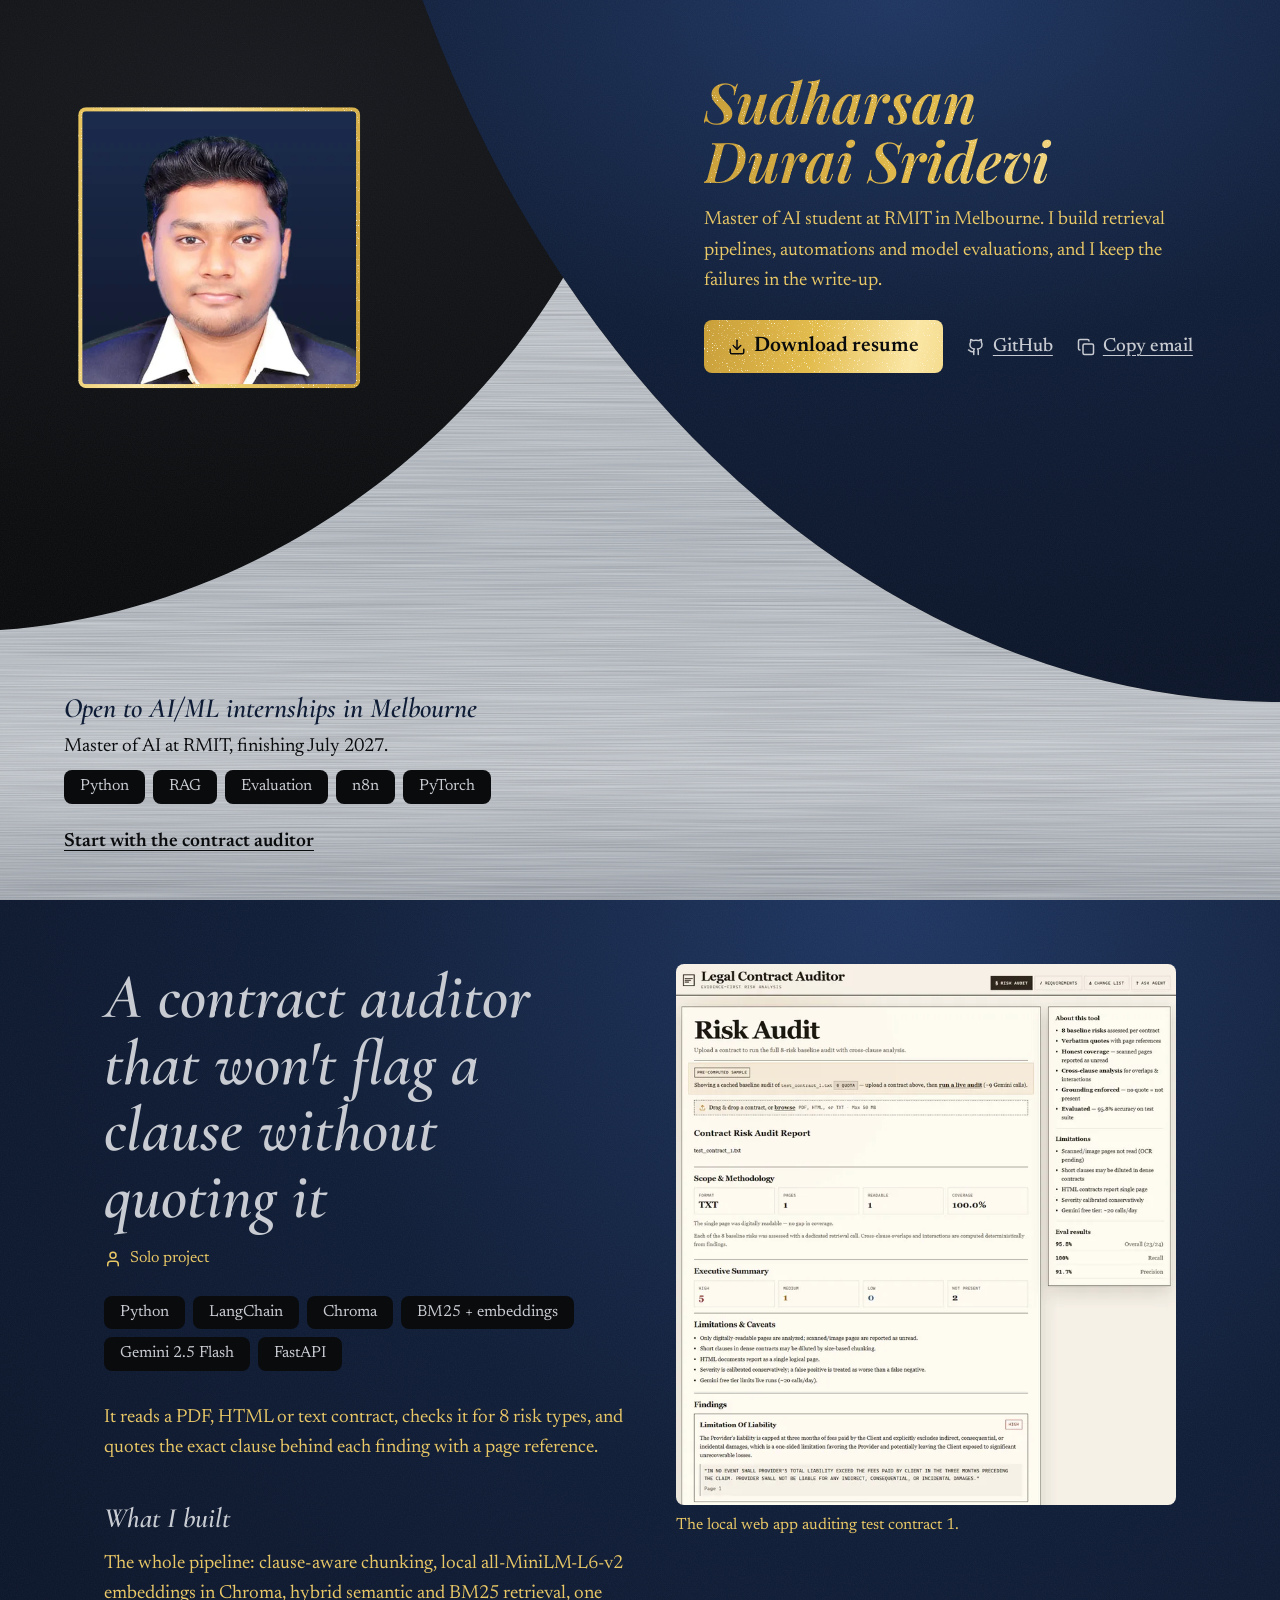
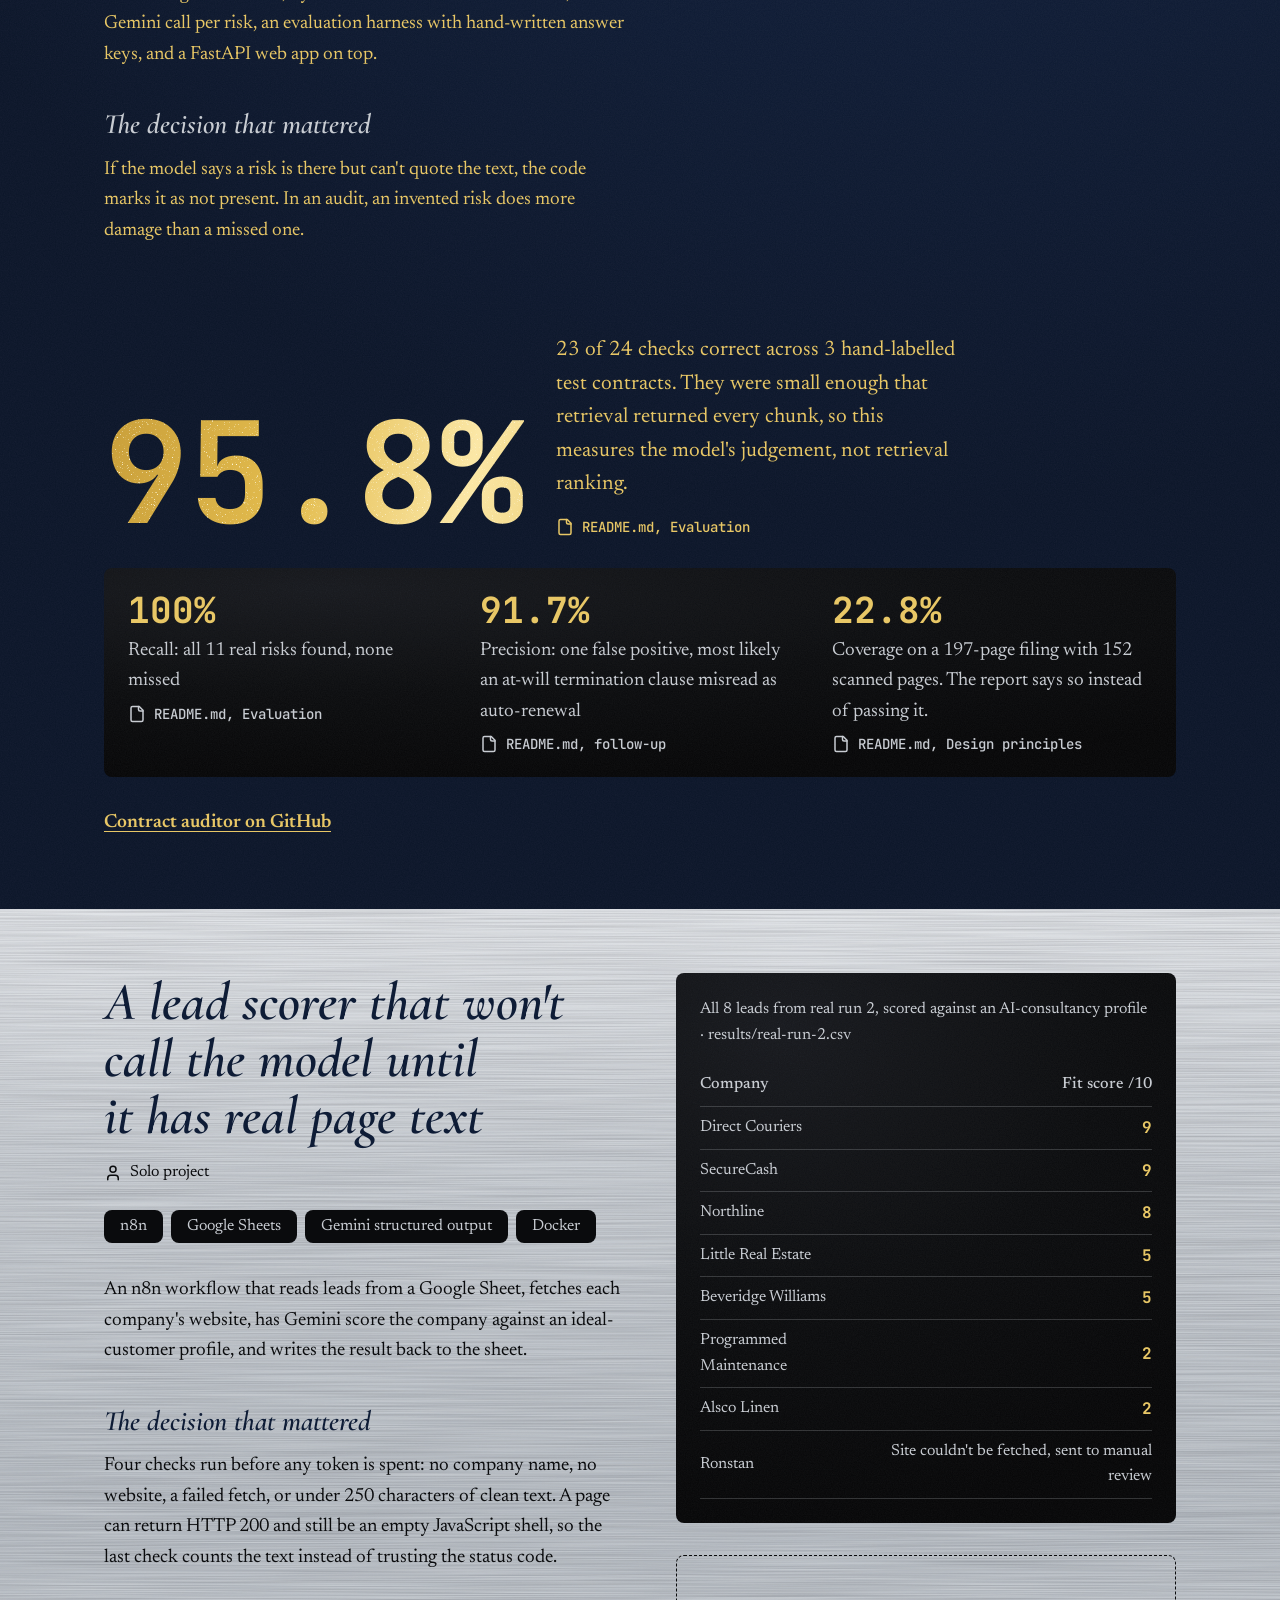
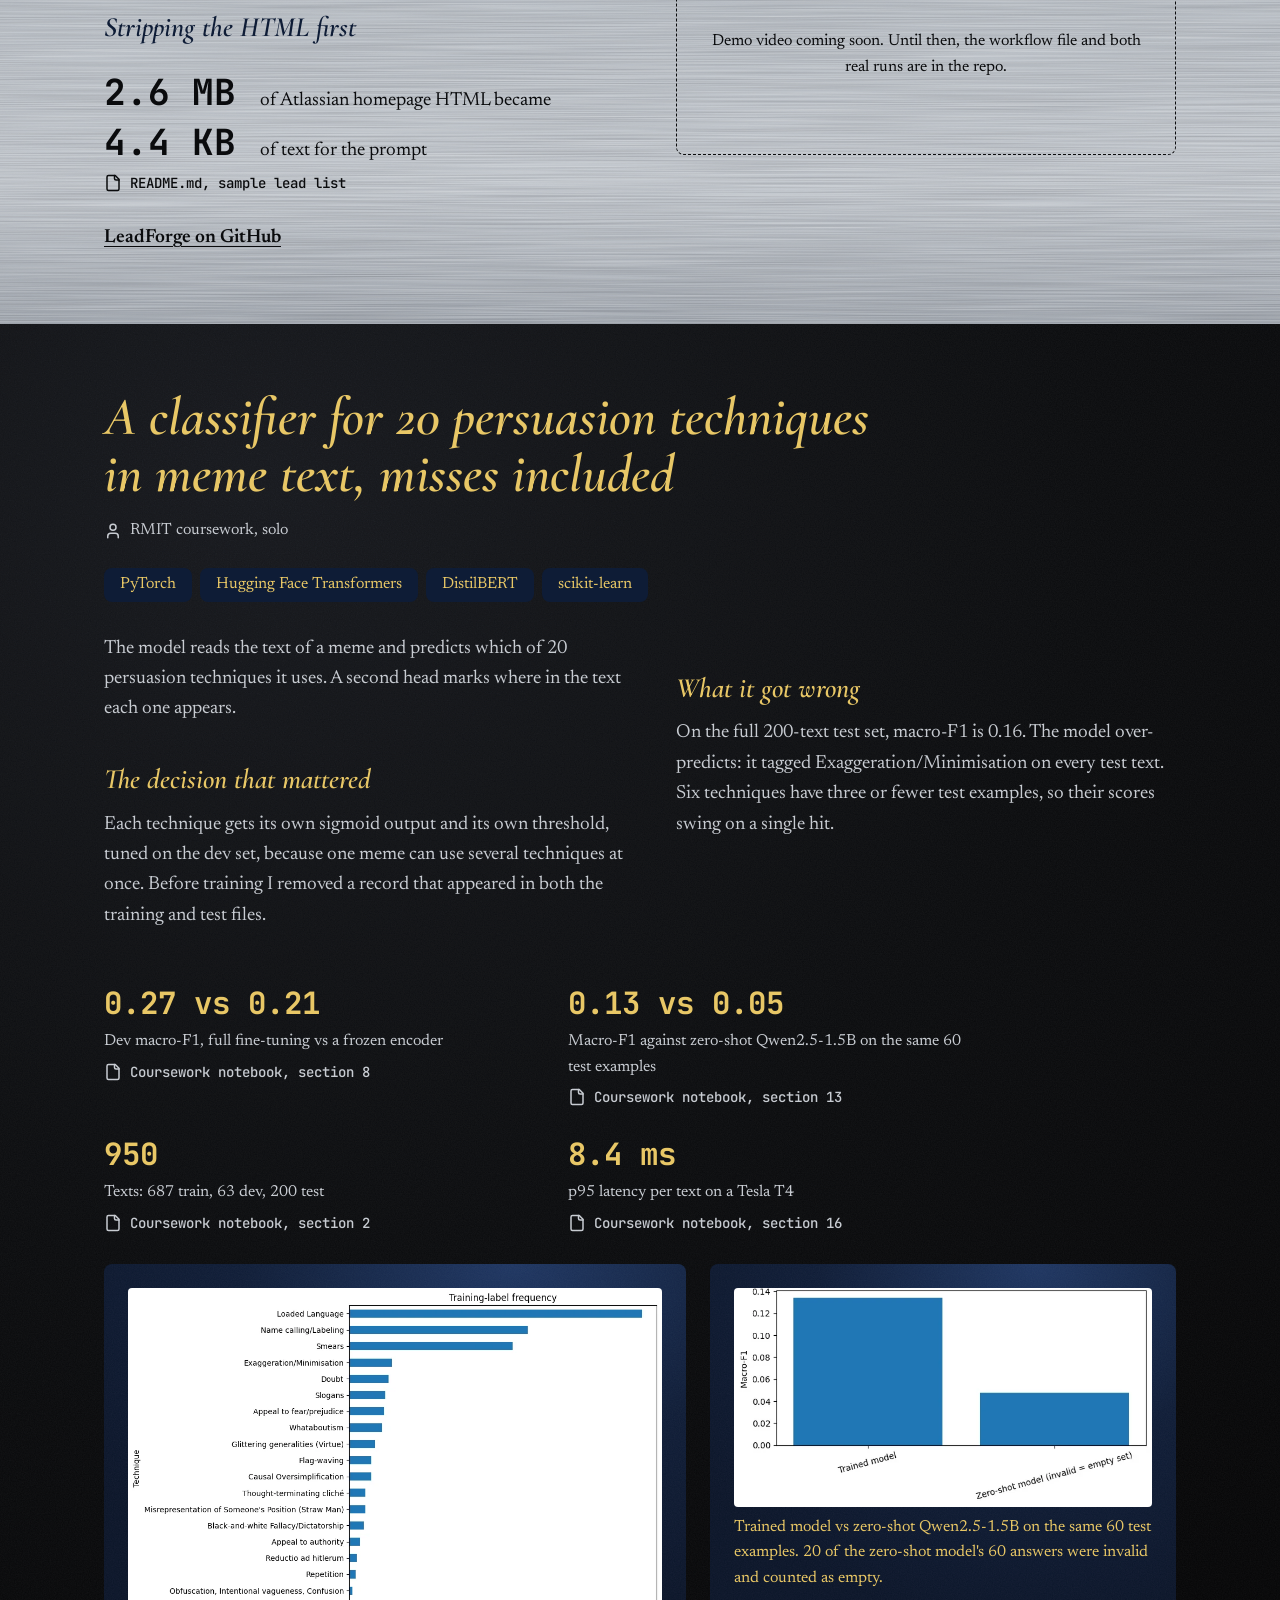
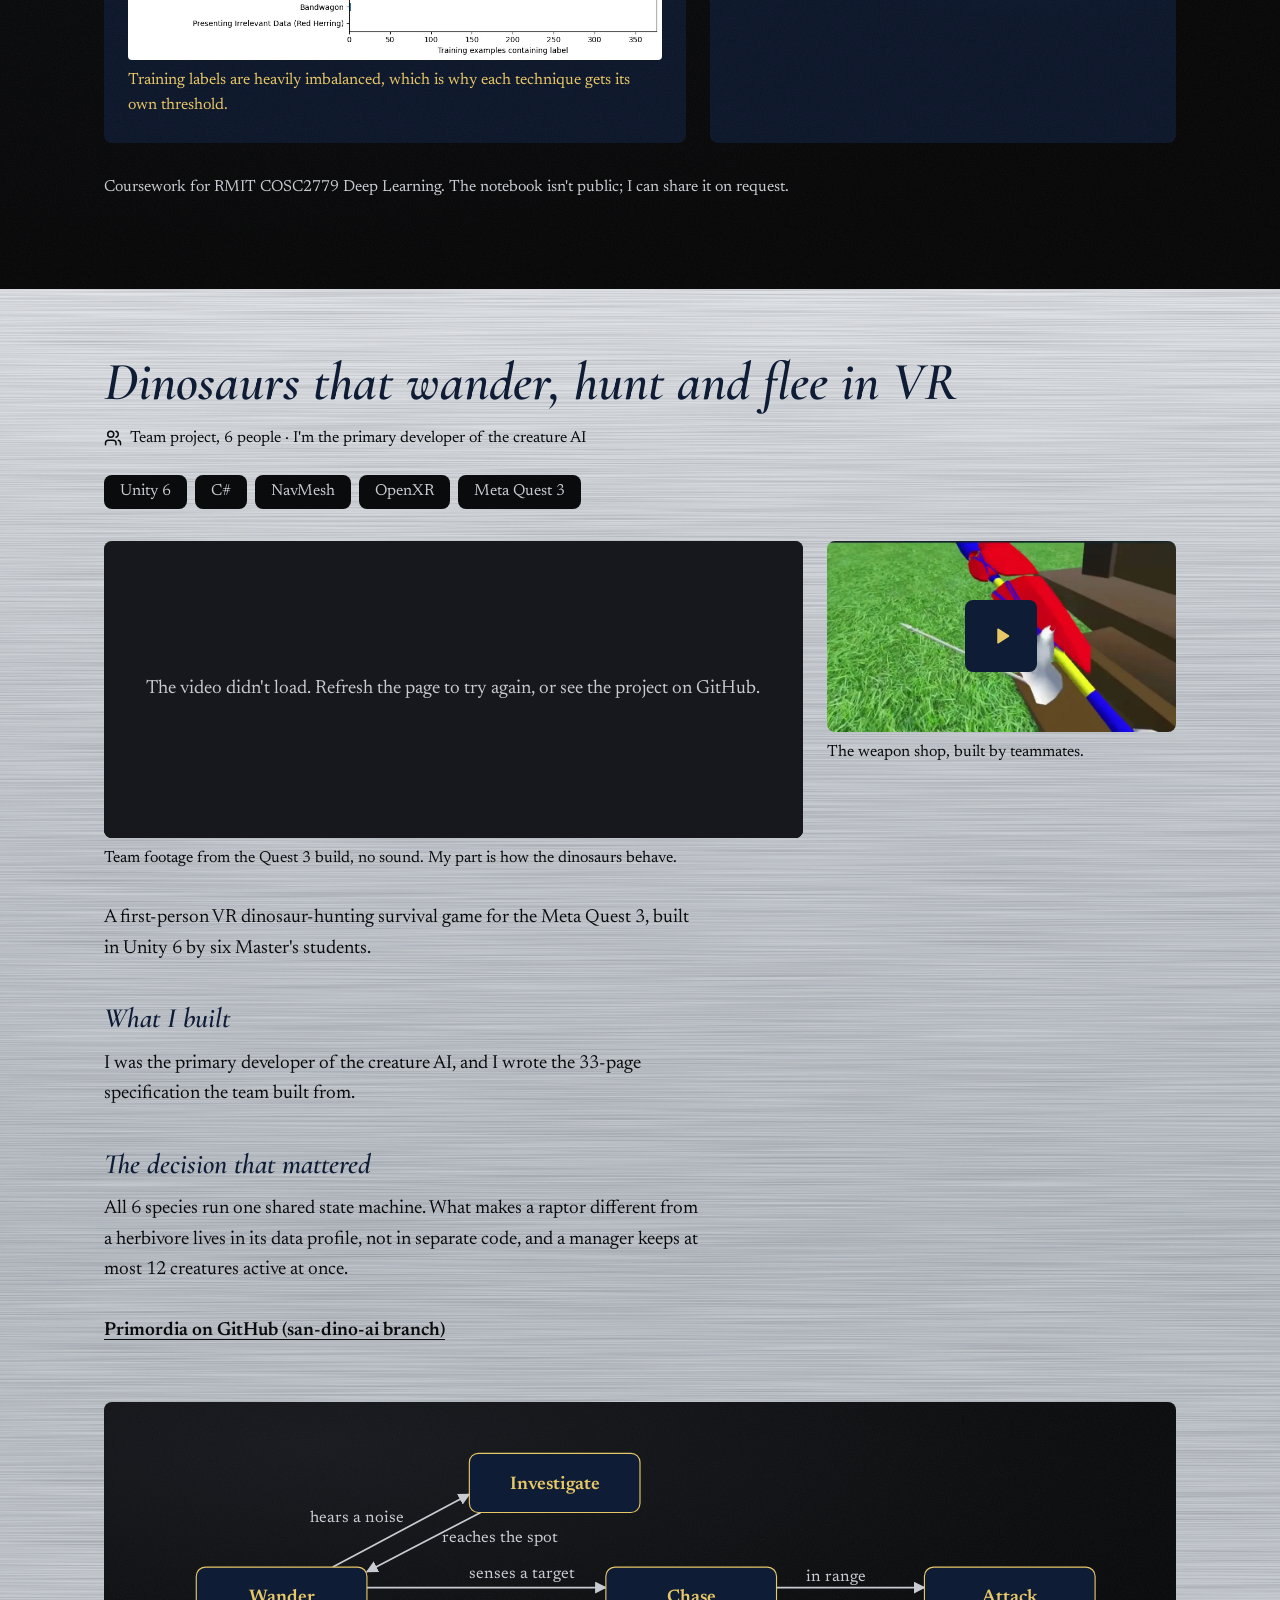
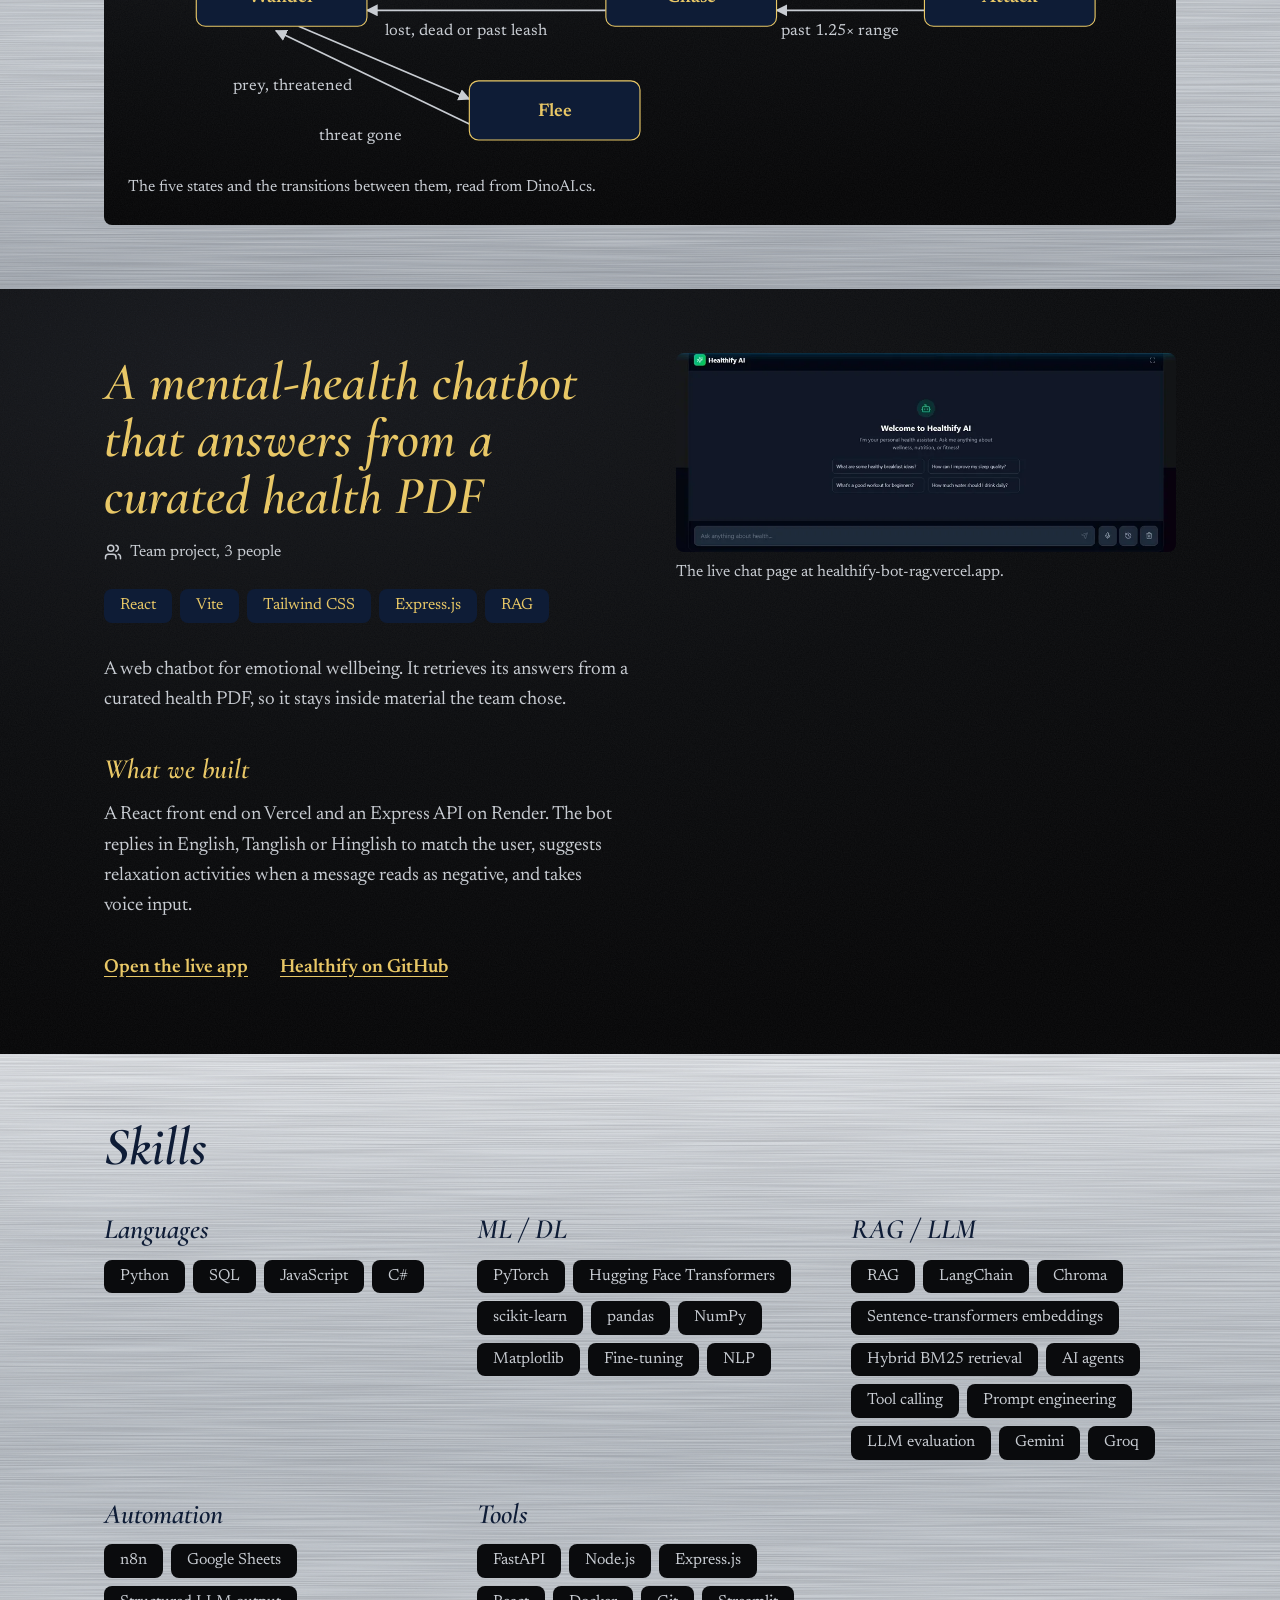
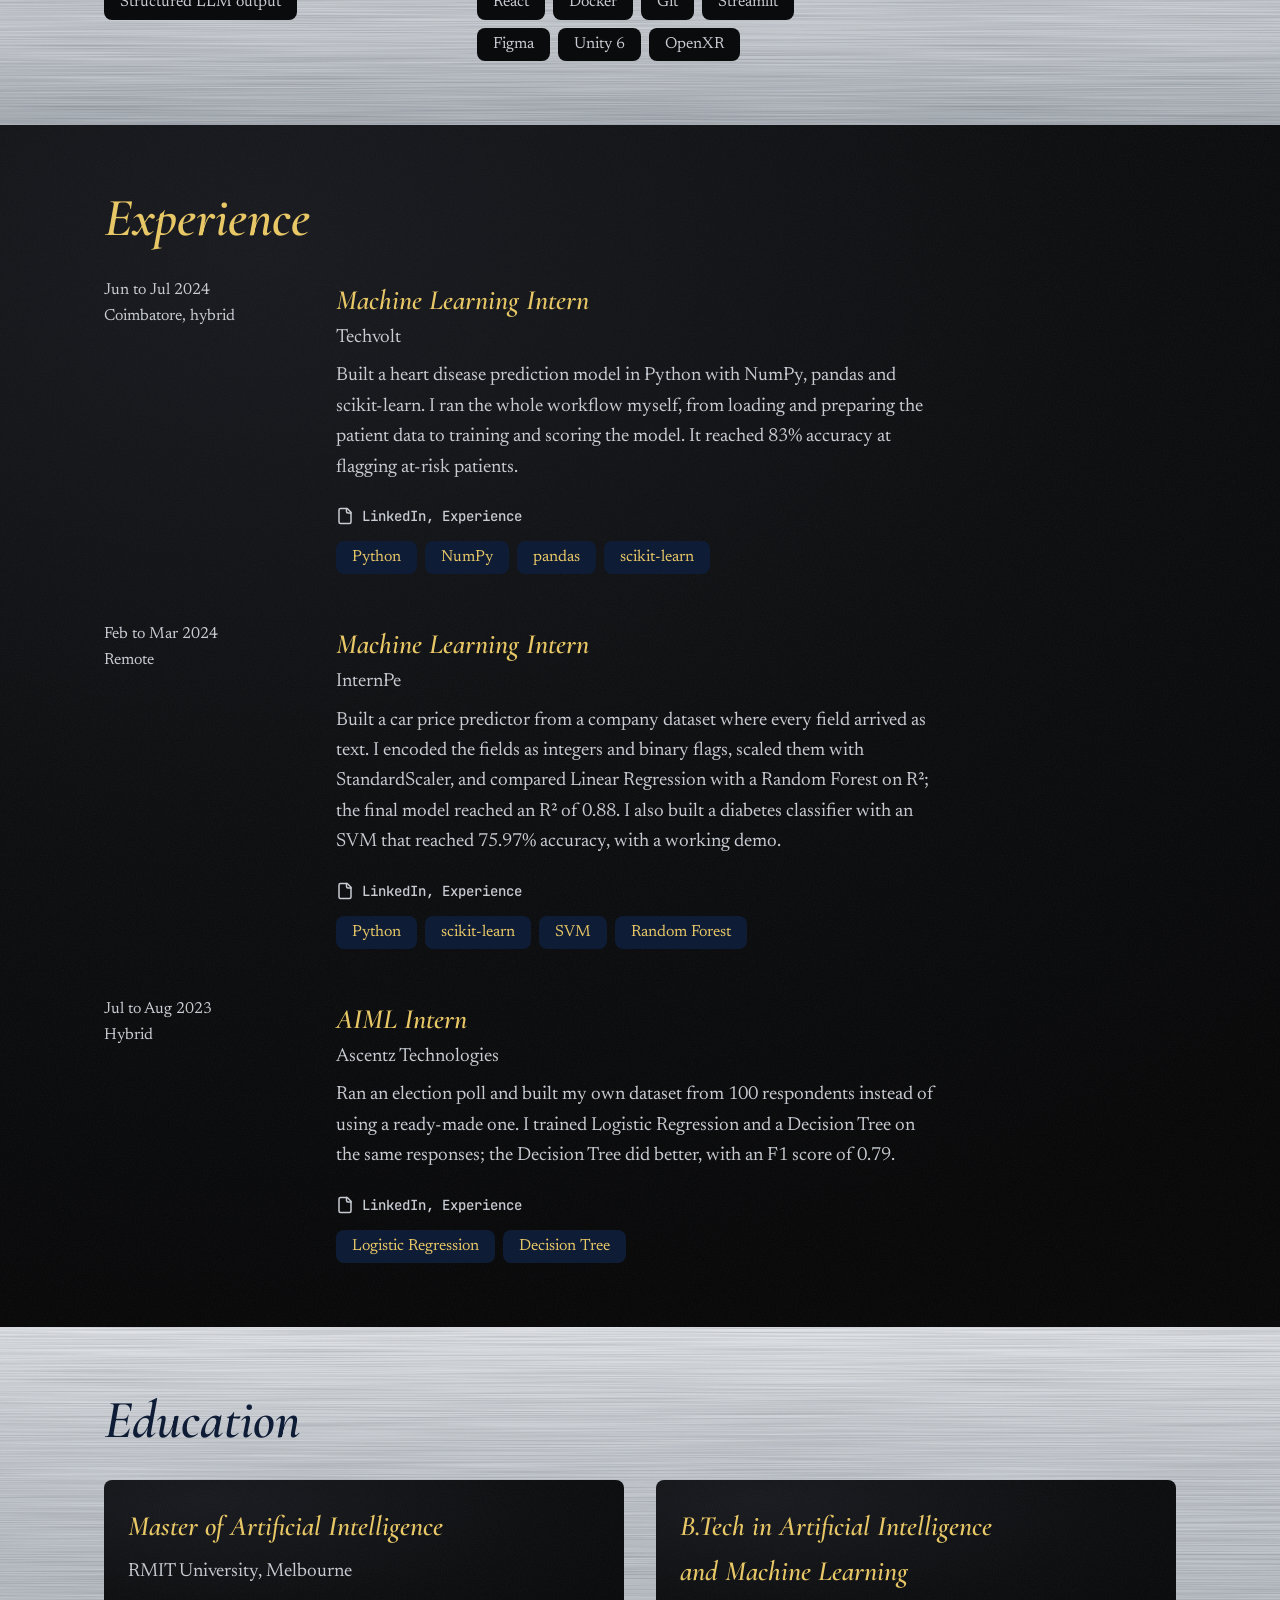
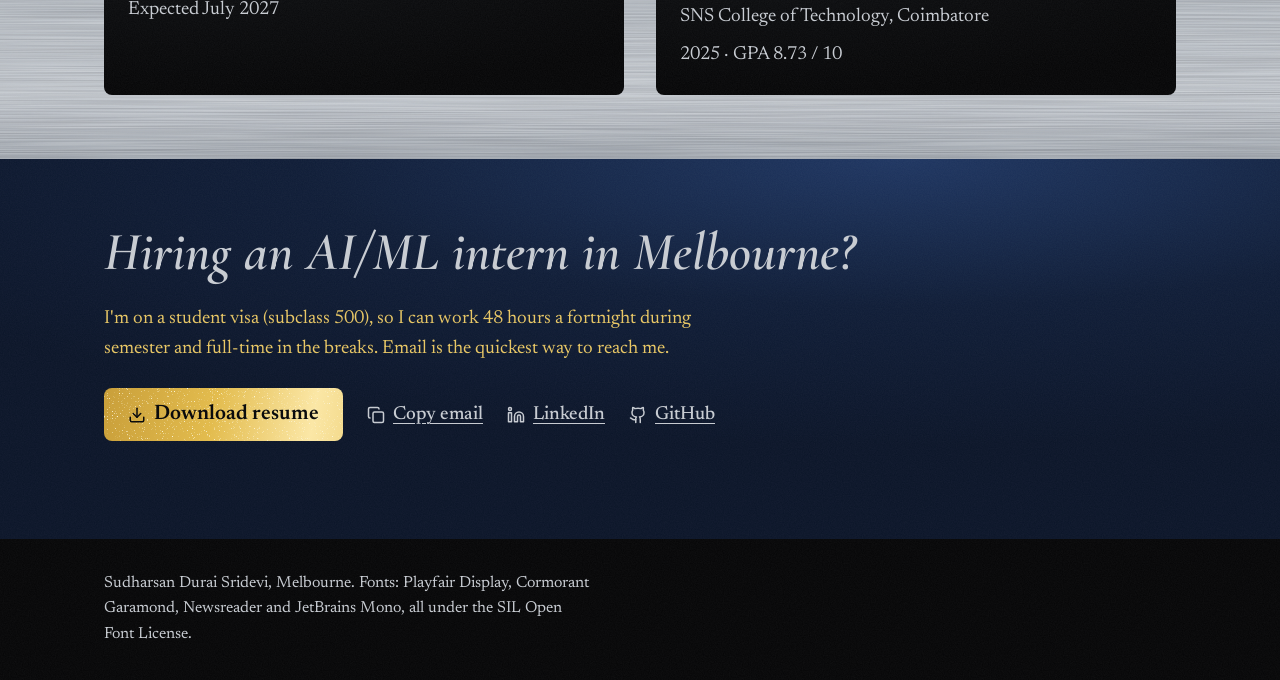
==== index.html @ 995bc479 "Add portfolio site Static single-page portfolio with a matching 404 page. Design tokens in assets/cs" ====
<!doctype html>
<html lang="en-AU">
<head>
<meta charset="utf-8">
<meta name="viewport" content="width=device-width, initial-scale=1">
<title>Sudharsan Durai Sridevi · AI/ML portfolio</title>
<meta name="description" content="Master of AI student at RMIT in Melbourne. A contract auditor that quotes every finding, a lead scorer with evidence gates, a persuasion classifier, VR creature AI and a RAG chatbot.">
<meta name="theme-color" content="#0A0B0D">
<meta property="og:title" content="Sudharsan Durai Sridevi · AI/ML portfolio">
<meta property="og:description" content="Projects with their numbers and sources: RAG, evaluation, automation and game AI.">
<meta property="og:type" content="website">
<meta property="og:url" content="https://guardainsan.github.io/">
<meta property="og:image" content="https://guardainsan.github.io/assets/img/og.jpg">
<meta property="og:image:width" content="1200">
<meta property="og:image:height" content="630">
<meta property="og:image:alt" content="Photo of Sudharsan Durai Sridevi in a gold frame on navy">
<meta name="twitter:card" content="summary_large_image">
<link rel="icon" href="assets/img/favicon.svg" type="image/svg+xml">
<link rel="preload" href="assets/fonts/newsreader-latin-opsz-normal.woff2" as="font" type="font/woff2" crossorigin>
<link rel="preload" href="assets/fonts/playfair-display-latin-600-italic.woff2" as="font" type="font/woff2" crossorigin>
<link rel="stylesheet" href="assets/css/tokens.css">
<link rel="stylesheet" href="assets/css/site.css">
</head>
<body>
<a class="skip" href="#flagship">Skip to projects</a>

<div class="topbar" id="topbar" inert>
  <div class="wrap">
    <nav aria-label="Sections"><ul><li><a href="#flagship">Projects</a></li><li><a href="#experience">Experience</a></li><li><a href="#contact">Contact</a></li></ul></nav>
    <a class="resume" href="Sudharsan_Resume.pdf" download><svg class="i" viewBox="0 0 24 24" fill="none" stroke="currentColor" stroke-width="2" stroke-linecap="round" stroke-linejoin="round" aria-hidden="true"><path d="M21 15v4a2 2 0 0 1-2 2H5a2 2 0 0 1-2-2v-4"/><polyline points="7 10 12 15 17 10"/><line x1="12" x2="12" y1="15" y2="3"/></svg>Resume</a>
  </div>
</div>

<header class="hero">
  <div class="hero-navy" aria-hidden="true"></div>
  <div class="hero-silver" aria-hidden="true"></div>
  <svg class="hero-geo" viewBox="0 0 100 100" preserveAspectRatio="none" aria-hidden="true" focusable="false">
    <path id="navyPath" d="M33 0 H100 V78 A74.4 138 0 0 1 33 0 Z"/>
    <path id="silverPath" d="M0 70 C20 68 36 50 44 30.85 A74.4 138 0 0 0 100 78 V100 H0 Z"/>
  </svg>

  <div class="photo-wrap">
    <span class="frame"><img class="photo" src="assets/img/sudharsan.webp" width="480" height="480" alt="Sudharsan Durai Sridevi" data-fallback="Photo of Sudharsan didn't load."></span>
  </div>
  <svg class="m-arc a" viewBox="0 0 100 40" preserveAspectRatio="none" aria-hidden="true"><path d="M0 40 C24 6 60 4 100 28 V40 Z"/></svg>

  <div class="hero-main on-navy">
    <h1 class="glitter">Sudharsan<br>Durai Sridevi</h1>
    <p class="lede">Master of AI student at RMIT in Melbourne. I build retrieval pipelines, automations and model evaluations, and I keep the failures in the write-up.</p>
    <div class="actions">
      <a class="btn glitter-fill" href="Sudharsan_Resume.pdf" download><svg class="i" viewBox="0 0 24 24" fill="none" stroke="currentColor" stroke-width="2" stroke-linecap="round" stroke-linejoin="round" aria-hidden="true"><path d="M21 15v4a2 2 0 0 1-2 2H5a2 2 0 0 1-2-2v-4"/><polyline points="7 10 12 15 17 10"/><line x1="12" x2="12" y1="15" y2="3"/></svg>Download resume</a>
      <div class="links">
        <a class="ghost" href="https://github.com/Guardainsan"><svg class="i" viewBox="0 0 24 24" fill="none" stroke="currentColor" stroke-width="2" stroke-linecap="round" stroke-linejoin="round" aria-hidden="true"><path d="M15 22v-4a4.8 4.8 0 0 0-1-3.5c3 0 6-2 6-5.5.08-1.25-.27-2.48-1-3.5.28-1.15.28-2.35 0-3.5 0 0-1 0-3 1.5-2.64-.5-5.36-.5-8 0C6 2 5 2 5 2c-.3 1.15-.3 2.35 0 3.5A5.403 5.403 0 0 0 4 9c0 3.5 3 5.5 6 5.5-.39.49-.68 1.05-.85 1.65-.17.6-.22 1.23-.15 1.85v4"/><path d="M9 18c-4.51 2-5-2-7-2"/></svg>GitHub</a>
        <button class="ghost" type="button" data-copy-email aria-describedby="copy-status-hero"><svg class="i" viewBox="0 0 24 24" fill="none" stroke="currentColor" stroke-width="2" stroke-linecap="round" stroke-linejoin="round" aria-hidden="true"><rect width="14" height="14" x="8" y="8" rx="2" ry="2"/><path d="M4 16c-1.1 0-2-.9-2-2V4c0-1.1.9-2 2-2h10c1.1 0 2 .9 2 2"/></svg>Copy email</button>
      </div>
    </div>
    <p class="status" id="copy-status-hero" role="status" aria-live="polite"></p>
  </div>
  <svg class="m-arc b" viewBox="0 0 100 40" preserveAspectRatio="none" aria-hidden="true"><path d="M0 40 V24 C30 4 70 4 100 26 V40 Z"/></svg>

  <div class="hero-foot on-silver">
    <p class="key">Open to AI/ML internships in Melbourne</p>
    <p>Master of AI at RMIT, finishing July 2027.</p>
    <div class="row">
      <ul class="chips black" aria-label="Main skills"><li>Python</li><li>RAG</li><li>Evaluation</li><li>n8n</li><li>PyTorch</li></ul>
      <a class="tlink" href="#flagship">Start with the contract auditor</a>
    </div>
  </div>
</header>

<main>
<!-- ============ 1. Contract auditor (flagship, navy) ============ -->
<section class="band navy on-navy proj flag" id="flagship" aria-labelledby="h-auditor">
  <div class="wrap">
    <div class="split">
      <div>
        <h2 id="h-auditor">A contract auditor that won't flag a clause without quoting it</h2>
        <div class="who"><svg class="i" viewBox="0 0 24 24" fill="none" stroke="currentColor" stroke-width="2" stroke-linecap="round" stroke-linejoin="round" aria-hidden="true"><path d="M19 21v-2a4 4 0 0 0-4-4H9a4 4 0 0 0-4 4v2"/><circle cx="12" cy="7" r="4"/></svg>Solo project</div>
        <ul class="chips black" aria-label="Built with"><li>Python</li><li>LangChain</li><li>Chroma</li><li>BM25 + embeddings</li><li>Gemini 2.5 Flash</li><li>FastAPI</li></ul>
        <p>It reads a PDF, HTML or text contract, checks it for 8 risk types, and quotes the exact clause behind each finding with a page reference.</p>
        <h3>What I built</h3>
        <p>The whole pipeline: clause-aware chunking, local all-MiniLM-L6-v2 embeddings in Chroma, hybrid semantic and BM25 retrieval, one Gemini call per risk, an evaluation harness with hand-written answer keys, and a FastAPI web app on top.</p>
        <h3>The decision that mattered</h3>
        <p>If the model says a risk is there but can't quote the text, the code marks it as not present. In an audit, an invented risk does more damage than a missed one.</p>
      </div>
      <figure>
        <img class="shot d-only" src="assets/img/auditor-report-720.webp" width="720" height="780" loading="lazy" decoding="async" alt="The auditor's web report: scope, executive summary and the first findings, each with its quoted clause" data-fallback="The audit report screenshot didn't load. The same report is in the GitHub repo.">
        <img class="shot m-only" src="assets/img/auditor-finding.webp" width="964" height="265" loading="lazy" decoding="async" alt="One finding from the report: Limitation of Liability, rated high, with its quoted clause" data-fallback="The finding screenshot didn't load. The same report is in the GitHub repo.">
        <blockquote class="quote m-only">"IN NO EVENT SHALL PROVIDER'S TOTAL LIABILITY EXCEED THE FEES PAID BY CLIENT IN THE THREE MONTHS PRECEDING THE CLAIM."</blockquote>
        <figcaption>The local web app auditing test contract 1. <a class="m-only tlink" href="assets/img/auditor-report.webp">Open the full screenshot</a></figcaption>
      </figure>
    </div>

    <div class="lead-metric">
      <div class="big num glitter">95.8%</div>
      <div>
        <div class="d">23 of 24 checks correct across 3 hand-labelled test contracts. They were small enough that retrieval returned every chunk, so this measures the model's judgement, not retrieval ranking.</div>
        <div class="src"><svg class="i" viewBox="0 0 24 24" fill="none" stroke="currentColor" stroke-width="2" stroke-linecap="round" stroke-linejoin="round" aria-hidden="true"><path d="M15 2H6a2 2 0 0 0-2 2v16a2 2 0 0 0 2 2h12a2 2 0 0 0 2-2V7Z"/><path d="M14 2v4a2 2 0 0 0 2 2h4"/></svg>README.md, Evaluation</div>
      </div>
    </div>
    <div class="panel black ledger">
      <div><div class="v num">100%</div><div class="d">Recall: all 11 real risks found, none missed</div><div class="src"><svg class="i" viewBox="0 0 24 24" fill="none" stroke="currentColor" stroke-width="2" stroke-linecap="round" stroke-linejoin="round" aria-hidden="true"><path d="M15 2H6a2 2 0 0 0-2 2v16a2 2 0 0 0 2 2h12a2 2 0 0 0 2-2V7Z"/><path d="M14 2v4a2 2 0 0 0 2 2h4"/></svg>README.md, Evaluation</div></div>
      <div><div class="v num">91.7%</div><div class="d">Precision: one false positive, most likely an at-will termination clause misread as auto-renewal</div><div class="src"><svg class="i" viewBox="0 0 24 24" fill="none" stroke="currentColor" stroke-width="2" stroke-linecap="round" stroke-linejoin="round" aria-hidden="true"><path d="M15 2H6a2 2 0 0 0-2 2v16a2 2 0 0 0 2 2h12a2 2 0 0 0 2-2V7Z"/><path d="M14 2v4a2 2 0 0 0 2 2h4"/></svg>README.md, follow-up</div></div>
      <div><div class="v num">22.8%</div><div class="d">Coverage on a 197-page filing with 152 scanned pages. The report says so instead of passing it.</div><div class="src"><svg class="i" viewBox="0 0 24 24" fill="none" stroke="currentColor" stroke-width="2" stroke-linecap="round" stroke-linejoin="round" aria-hidden="true"><path d="M15 2H6a2 2 0 0 0-2 2v16a2 2 0 0 0 2 2h12a2 2 0 0 0 2-2V7Z"/><path d="M14 2v4a2 2 0 0 0 2 2h4"/></svg>README.md, Design principles</div></div>
    </div>
    <div class="linkrow"><a class="tlink" href="https://github.com/Guardainsan/legal-contract-auditor">Contract auditor on GitHub</a></div>
  </div>
</section>

<!-- ============ 2. LeadForge (silver) ============ -->
<section class="band silver on-silver proj" id="leadforge" aria-labelledby="h-leadforge">
  <div class="wrap split">
    <div>
      <h2 id="h-leadforge">A lead scorer that won't call the model until it has real page text</h2>
      <div class="who"><svg class="i" viewBox="0 0 24 24" fill="none" stroke="currentColor" stroke-width="2" stroke-linecap="round" stroke-linejoin="round" aria-hidden="true"><path d="M19 21v-2a4 4 0 0 0-4-4H9a4 4 0 0 0-4 4v2"/><circle cx="12" cy="7" r="4"/></svg>Solo project</div>
      <ul class="chips black" aria-label="Built with"><li>n8n</li><li>Google Sheets</li><li>Gemini structured output</li><li>Docker</li></ul>
      <p>An n8n workflow that reads leads from a Google Sheet, fetches each company's website, has Gemini score the company against an ideal-customer profile, and writes the result back to the sheet.</p>
      <h3>The decision that mattered</h3>
      <p>Four checks run before any token is spent: no company name, no website, a failed fetch, or under 250 characters of clean text. A page can return HTTP 200 and still be an empty JavaScript shell, so the last check counts the text instead of trusting the status code.</p>
      <h3>Stripping the HTML first</h3>
      <div class="measure-row"><span class="num">2.6 MB</span><span>of Atlassian homepage HTML became</span><span class="num">4.4 KB</span><span>of text for the prompt</span></div>
      <div class="src"><svg class="i" viewBox="0 0 24 24" fill="none" stroke="currentColor" stroke-width="2" stroke-linecap="round" stroke-linejoin="round" aria-hidden="true"><path d="M15 2H6a2 2 0 0 0-2 2v16a2 2 0 0 0 2 2h12a2 2 0 0 0 2-2V7Z"/><path d="M14 2v4a2 2 0 0 0 2 2h4"/></svg>README.md, sample lead list</div>
      <div class="linkrow"><a class="tlink" href="https://github.com/Guardainsan/Lead-Forge">LeadForge on GitHub</a></div>
    </div>
    <div>
      <div class="panel black">
        <table>
          <caption>All 8 leads from real run 2, scored against an AI-consultancy profile · results/real-run-2.csv</caption>
          <thead><tr><th scope="col">Company</th><th scope="col" class="num-col">Fit score /10</th></tr></thead>
          <tbody>
            <tr><td>Direct Couriers</td><td class="s num">9</td></tr>
            <tr><td>SecureCash</td><td class="s num">9</td></tr>
            <tr><td>Northline</td><td class="s num">8</td></tr>
            <tr><td>Little Real Estate</td><td class="s num">5</td></tr>
            <tr><td>Beveridge Williams</td><td class="s num">5</td></tr>
            <tr><td>Programmed Maintenance</td><td class="s num">2</td></tr>
            <tr><td>Alsco Linen</td><td class="s num">2</td></tr>
            <tr><td>Ronstan</td><td class="r">Site couldn't be fetched, sent to manual review</td></tr>
          </tbody>
        </table>
      </div>
      <div class="slot">
        <p class="fallback">Demo video coming soon. Until then, the workflow file and both real runs are in the repo.</p>
      </div>
    </div>
  </div>
</section>

<!-- ============ 3. Persuasion techniques in memes (black) ============ -->
<section class="band black on-black proj" id="memes" aria-labelledby="h-memes">
  <div class="wrap">
    <h2 id="h-memes">A classifier for 20 persuasion techniques in meme text, misses included</h2>
    <div class="who"><svg class="i" viewBox="0 0 24 24" fill="none" stroke="currentColor" stroke-width="2" stroke-linecap="round" stroke-linejoin="round" aria-hidden="true"><path d="M19 21v-2a4 4 0 0 0-4-4H9a4 4 0 0 0-4 4v2"/><circle cx="12" cy="7" r="4"/></svg>RMIT coursework, solo</div>
    <ul class="chips navy" aria-label="Built with"><li>PyTorch</li><li>Hugging Face Transformers</li><li>DistilBERT</li><li>scikit-learn</li></ul>
    <div class="split">
      <div>
        <p>The model reads the text of a meme and predicts which of 20 persuasion techniques it uses. A second head marks where in the text each one appears.</p>
        <h3>The decision that mattered</h3>
        <p>Each technique gets its own sigmoid output and its own threshold, tuned on the dev set, because one meme can use several techniques at once. Before training I removed a record that appeared in both the training and test files.</p>
      </div>
      <div>
        <h3 class="flush-top">What it got wrong</h3>
        <p>On the full 200-text test set, macro-F1 is 0.16. The model over-predicts: it tagged Exaggeration/Minimisation on every test text. Six techniques have three or fewer test examples, so their scores swing on a single hit.</p>
      </div>
    </div>
    <div class="stats">
      <div><div class="v num">0.27 vs 0.21</div><div class="d">Dev macro-F1, full fine-tuning vs a frozen encoder</div><div class="src"><svg class="i" viewBox="0 0 24 24" fill="none" stroke="currentColor" stroke-width="2" stroke-linecap="round" stroke-linejoin="round" aria-hidden="true"><path d="M15 2H6a2 2 0 0 0-2 2v16a2 2 0 0 0 2 2h12a2 2 0 0 0 2-2V7Z"/><path d="M14 2v4a2 2 0 0 0 2 2h4"/></svg>Coursework notebook, section 8</div></div>
      <div><div class="v num">0.13 vs 0.05</div><div class="d">Macro-F1 against zero-shot Qwen2.5-1.5B on the same 60 test examples</div><div class="src"><svg class="i" viewBox="0 0 24 24" fill="none" stroke="currentColor" stroke-width="2" stroke-linecap="round" stroke-linejoin="round" aria-hidden="true"><path d="M15 2H6a2 2 0 0 0-2 2v16a2 2 0 0 0 2 2h12a2 2 0 0 0 2-2V7Z"/><path d="M14 2v4a2 2 0 0 0 2 2h4"/></svg>Coursework notebook, section 13</div></div>
      <div><div class="v num">950</div><div class="d">Texts: 687 train, 63 dev, 200 test</div><div class="src"><svg class="i" viewBox="0 0 24 24" fill="none" stroke="currentColor" stroke-width="2" stroke-linecap="round" stroke-linejoin="round" aria-hidden="true"><path d="M15 2H6a2 2 0 0 0-2 2v16a2 2 0 0 0 2 2h12a2 2 0 0 0 2-2V7Z"/><path d="M14 2v4a2 2 0 0 0 2 2h4"/></svg>Coursework notebook, section 2</div></div>
      <div><div class="v num">8.4 ms</div><div class="d">p95 latency per text on a Tesla T4</div><div class="src"><svg class="i" viewBox="0 0 24 24" fill="none" stroke="currentColor" stroke-width="2" stroke-linecap="round" stroke-linejoin="round" aria-hidden="true"><path d="M15 2H6a2 2 0 0 0-2 2v16a2 2 0 0 0 2 2h12a2 2 0 0 0 2-2V7Z"/><path d="M14 2v4a2 2 0 0 0 2 2h4"/></svg>Coursework notebook, section 16</div></div>
    </div>
    <div class="charts">
      <figure class="panel navy"><a href="assets/img/meme-label-frequency.webp" aria-label="Open the label-frequency chart full size"><img src="assets/img/meme-label-frequency.webp" width="990" height="690" loading="lazy" decoding="async" alt="Bar chart of how many training examples contain each technique. Loaded Language has about 360, while the rarest techniques have fewer than 10." data-fallback="The label-frequency chart didn't load."></a><figcaption>Training labels are heavily imbalanced, which is why each technique gets its own threshold.</figcaption></figure>
      <figure class="panel navy"><a href="assets/img/meme-zero-shot.webp" aria-label="Open the zero-shot comparison chart full size"><img src="assets/img/meme-zero-shot.webp" width="690" height="362" loading="lazy" decoding="async" alt="Bar chart: the trained model scores about 0.13 macro-F1 and the zero-shot model about 0.05 on the same test subset." data-fallback="The zero-shot comparison chart didn't load."></a><figcaption>Trained model vs zero-shot Qwen2.5-1.5B on the same 60 test examples. 20 of the zero-shot model's 60 answers were invalid and counted as empty.</figcaption></figure>
    </div>
    <p class="note">Coursework for RMIT COSC2779 Deep Learning. The notebook isn't public; I can share it on request.</p>
  </div>
</section>

<!-- ============ 4. Primordia (silver) ============ -->
<section class="band silver on-silver proj" id="primordia" aria-labelledby="h-primordia">
  <div class="wrap">
    <h2 id="h-primordia">Dinosaurs that wander, hunt and flee in VR</h2>
    <div class="who"><svg class="i" viewBox="0 0 24 24" fill="none" stroke="currentColor" stroke-width="2" stroke-linecap="round" stroke-linejoin="round" aria-hidden="true"><path d="M16 21v-2a4 4 0 0 0-4-4H6a4 4 0 0 0-4 4v2"/><circle cx="9" cy="7" r="4"/><path d="M22 21v-2a4 4 0 0 0-3-3.87"/><path d="M16 3.13a4 4 0 0 1 0 7.75"/></svg>Team project, 6 people · I'm the primary developer of the creature AI</div>
    <ul class="chips black" aria-label="Built with"><li>Unity 6</li><li>C#</li><li>NavMesh</li><li>OpenXR</li><li>Meta Quest 3</li></ul>
    <div class="videos">
      <figure>
        <div class="video" data-autoplay>
          <video preload="none" muted playsinline data-poster="assets/video/primordia-demo-2-poster.webp" width="1280" height="544" aria-label="Gameplay: dinosaurs moving across the island in the Quest 3 build"><source src="assets/video/primordia-demo-2.mp4" type="video/mp4"></video>
          <p class="video-msg">The video didn't load. Refresh the page to try again, or see the project on GitHub.</p>
          <button class="play" type="button" aria-label="Play gameplay video"><svg class="i" viewBox="0 0 24 24" fill="currentColor" stroke="currentColor" stroke-width="2" stroke-linecap="round" stroke-linejoin="round" aria-hidden="true"><polygon points="6 3 20 12 6 21 6 3"/></svg></button>
        </div>
        <figcaption>Team footage from the Quest 3 build, no sound. My part is how the dinosaurs behave.</figcaption>
      </figure>
      <figure>
        <div class="video small">
          <video preload="none" muted playsinline data-poster="assets/video/primordia-demo-1-poster.webp" width="848" height="464" aria-label="Gameplay: the weapon shop and weapons in the Quest 3 build"><source src="assets/video/primordia-demo-1.mp4" type="video/mp4"></video>
          <p class="video-msg">The video didn't load. Refresh the page to try again.</p>
          <button class="play" type="button" aria-label="Play weapon shop video"><svg class="i" viewBox="0 0 24 24" fill="currentColor" stroke="currentColor" stroke-width="2" stroke-linecap="round" stroke-linejoin="round" aria-hidden="true"><polygon points="6 3 20 12 6 21 6 3"/></svg></button>
        </div>
        <figcaption>The weapon shop, built by teammates.</figcaption>
      </figure>
    </div>
    <div>
      <div>
        <p>A first-person VR dinosaur-hunting survival game for the Meta Quest 3, built in Unity 6 by six Master's students.</p>
        <h3>What I built</h3>
        <p>I was the primary developer of the creature AI, and I wrote the 33-page specification the team built from.</p>
        <h3>The decision that mattered</h3>
        <p>All 6 species run one shared state machine. What makes a raptor different from a herbivore lives in its data profile, not in separate code, and a manager keeps at most 12 creatures active at once.</p>
        <div class="linkrow"><a class="tlink" href="https://github.com/MAvRK7/Primordia/tree/san-dino-ai">Primordia on GitHub (san-dino-ai branch)</a></div>
      </div>
    </div>
    <figure class="panel black fsm">
      <p class="hint">Scroll sideways to see the whole diagram.</p>
      <div class="fsm-scroll" tabindex="0" role="region" aria-label="State machine diagram">
      <svg viewBox="0 0 900 300" role="img" aria-labelledby="fsm-t fsm-d">
        <title id="fsm-t">The five states every species shares</title>
        <desc id="fsm-d">Wander goes to Investigate on hearing a noise and back on reaching the spot. Wander goes to Chase on sensing a target; Chase goes to Attack in range and back to Chase beyond 1.25 times the range. Chase or Attack return to Wander when the target is lost, dead or past the leash. Prey species go from Wander to Flee when threatened and back when the threat is gone.</desc>
        <defs><marker id="arr" viewBox="0 0 10 10" refX="9" refY="5" markerWidth="7" markerHeight="7" orient="auto-start-reverse"><path class="arrow" d="M0 0 L10 5 L0 10 Z"/></marker></defs>
        <path class="edge" d="M180 124 L300 60" marker-end="url(#arr)"/><text class="lbl" x="160" y="84">hears a noise</text>
        <path class="edge" d="M310 76 L210 128" marker-end="url(#arr)"/><text class="lbl" x="276" y="102">reaches the spot</text>
        <path class="edge" d="M210 142 L420 142" marker-end="url(#arr)"/><text class="lbl" x="300" y="134">senses a target</text>
        <path class="edge" d="M420 162 L210 162" marker-end="url(#arr)"/><text class="lbl" x="226" y="184">lost, dead or past leash</text>
        <path class="edge" d="M570 142 L700 142" marker-end="url(#arr)"/><text class="lbl" x="596" y="136">in range</text>
        <path class="edge" d="M700 162 L570 162" marker-end="url(#arr)"/><text class="lbl" x="574" y="184">past 1.25× range</text>
        <path class="edge" d="M150 176 L300 240" marker-end="url(#arr)"/><text class="lbl" x="92" y="232">prey, threatened</text>
        <path class="edge" d="M300 262 L130 180" marker-end="url(#arr)"/><text class="lbl" x="168" y="276">threat gone</text>
        <g class="node"><rect x="60" y="124" width="150" height="52" rx="8"/><text x="135" y="155" text-anchor="middle">Wander</text></g>
        <g class="node"><rect x="300" y="24" width="150" height="52" rx="8"/><text x="375" y="55" text-anchor="middle">Investigate</text></g>
        <g class="node"><rect x="420" y="124" width="150" height="52" rx="8"/><text x="495" y="155" text-anchor="middle">Chase</text></g>
        <g class="node"><rect x="700" y="124" width="150" height="52" rx="8"/><text x="775" y="155" text-anchor="middle">Attack</text></g>
        <g class="node"><rect x="300" y="224" width="150" height="52" rx="8"/><text x="375" y="255" text-anchor="middle">Flee</text></g>
      </svg>
      </div>
      <figcaption>The five states and the transitions between them, read from DinoAI.cs.</figcaption>
    </figure>
  </div>
</section>

<!-- ============ 5. Healthify (black) ============ -->
<section class="band black on-black proj" id="healthify" aria-labelledby="h-healthify">
  <div class="wrap split">
    <div>
      <h2 id="h-healthify">A mental-health chatbot that answers from a curated health PDF</h2>
      <div class="who"><svg class="i" viewBox="0 0 24 24" fill="none" stroke="currentColor" stroke-width="2" stroke-linecap="round" stroke-linejoin="round" aria-hidden="true"><path d="M16 21v-2a4 4 0 0 0-4-4H6a4 4 0 0 0-4 4v2"/><circle cx="9" cy="7" r="4"/><path d="M22 21v-2a4 4 0 0 0-3-3.87"/><path d="M16 3.13a4 4 0 0 1 0 7.75"/></svg>Team project, 3 people</div>
      <ul class="chips navy" aria-label="Built with"><li>React</li><li>Vite</li><li>Tailwind CSS</li><li>Express.js</li><li>RAG</li></ul>
      <p>A web chatbot for emotional wellbeing. It retrieves its answers from a curated health PDF, so it stays inside material the team chose.</p>
      <h3>What we built</h3>
      <p>A React front end on Vercel and an Express API on Render. The bot replies in English, Tanglish or Hinglish to match the user, suggests relaxation activities when a message reads as negative, and takes voice input.</p>
      <div class="linkrow"><a class="tlink" href="https://healthify-bot-rag.vercel.app">Open the live app</a><a class="tlink" href="https://github.com/Guardainsan/Healthify">Healthify on GitHub</a></div>
    </div>
    <figure>
      <img class="shot" src="assets/img/healthify-chat-960.webp" srcset="assets/img/healthify-chat-960.webp 960w, assets/img/healthify-chat.webp 1536w" sizes="(max-width:980px) 100vw, 560px" width="960" height="384" loading="lazy" decoding="async" alt="Healthify's chat screen with four suggested starter questions and a message box with voice input" data-fallback="The Healthify screenshot didn't load. The live app is linked on the left.">
      <figcaption>The live chat page at healthify-bot-rag.vercel.app.</figcaption>
    </figure>
  </div>
</section>

<!-- ============ Skills (silver) ============ -->
<section class="band silver on-silver sec" id="skills" aria-labelledby="h-skills">
  <div class="wrap">
    <h2 id="h-skills">Skills</h2>
    <dl class="skill-groups">
      <div><dt>Languages</dt><dd><ul class="chips black"><li>Python</li><li>SQL</li><li>JavaScript</li><li>C#</li></ul></dd></div>
      <div><dt>ML / DL</dt><dd><ul class="chips black"><li>PyTorch</li><li>Hugging Face Transformers</li><li>scikit-learn</li><li>pandas</li><li>NumPy</li><li>Matplotlib</li><li>Fine-tuning</li><li>NLP</li></ul></dd></div>
      <div><dt>RAG / LLM</dt><dd><ul class="chips black"><li>RAG</li><li>LangChain</li><li>Chroma</li><li>Sentence-transformers embeddings</li><li>Hybrid BM25 retrieval</li><li>AI agents</li><li>Tool calling</li><li>Prompt engineering</li><li>LLM evaluation</li><li>Gemini</li><li>Groq</li></ul></dd></div>
      <div><dt>Automation</dt><dd><ul class="chips black"><li>n8n</li><li>Google Sheets</li><li>Structured LLM output</li></ul></dd></div>
      <div><dt>Tools</dt><dd><ul class="chips black"><li>FastAPI</li><li>Node.js</li><li>Express.js</li><li>React</li><li>Docker</li><li>Git</li><li>Streamlit</li><li>Figma</li><li>Unity 6</li><li>OpenXR</li></ul></dd></div>
    </dl>
  </div>
</section>

<!-- ============ Experience (black) ============ -->
<section class="band black on-black sec" id="experience" aria-labelledby="h-exp">
  <div class="wrap">
    <h2 id="h-exp">Experience</h2>
    <ol class="timeline">
      <li>
        <div class="when">Jun to Jul 2024<br>Coimbatore, hybrid</div>
        <div>
          <h3>Machine Learning Intern</h3>
          <p class="org">Techvolt</p>
          <p>Built a heart disease prediction model in Python with NumPy, pandas and scikit-learn. I ran the whole workflow myself, from loading and preparing the patient data to training and scoring the model. It reached 83% accuracy at flagging at-risk patients.</p>
          <div class="src"><svg class="i" viewBox="0 0 24 24" fill="none" stroke="currentColor" stroke-width="2" stroke-linecap="round" stroke-linejoin="round" aria-hidden="true"><path d="M15 2H6a2 2 0 0 0-2 2v16a2 2 0 0 0 2 2h12a2 2 0 0 0 2-2V7Z"/><path d="M14 2v4a2 2 0 0 0 2 2h4"/></svg>LinkedIn, Experience</div>
          <ul class="chips navy" aria-label="Tools"><li>Python</li><li>NumPy</li><li>pandas</li><li>scikit-learn</li></ul>
        </div>
      </li>
      <li>
        <div class="when">Feb to Mar 2024<br>Remote</div>
        <div>
          <h3>Machine Learning Intern</h3>
          <p class="org">InternPe</p>
          <p>Built a car price predictor from a company dataset where every field arrived as text. I encoded the fields as integers and binary flags, scaled them with StandardScaler, and compared Linear Regression with a Random Forest on R²; the final model reached an R² of 0.88. I also built a diabetes classifier with an SVM that reached 75.97% accuracy, with a working demo.</p>
          <div class="src"><svg class="i" viewBox="0 0 24 24" fill="none" stroke="currentColor" stroke-width="2" stroke-linecap="round" stroke-linejoin="round" aria-hidden="true"><path d="M15 2H6a2 2 0 0 0-2 2v16a2 2 0 0 0 2 2h12a2 2 0 0 0 2-2V7Z"/><path d="M14 2v4a2 2 0 0 0 2 2h4"/></svg>LinkedIn, Experience</div>
          <ul class="chips navy" aria-label="Tools"><li>Python</li><li>scikit-learn</li><li>SVM</li><li>Random Forest</li></ul>
        </div>
      </li>
      <li>
        <div class="when">Jul to Aug 2023<br>Hybrid</div>
        <div>
          <h3>AIML Intern</h3>
          <p class="org">Ascentz Technologies</p>
          <p>Ran an election poll and built my own dataset from 100 respondents instead of using a ready-made one. I trained Logistic Regression and a Decision Tree on the same responses; the Decision Tree did better, with an F1 score of 0.79.</p>
          <div class="src"><svg class="i" viewBox="0 0 24 24" fill="none" stroke="currentColor" stroke-width="2" stroke-linecap="round" stroke-linejoin="round" aria-hidden="true"><path d="M15 2H6a2 2 0 0 0-2 2v16a2 2 0 0 0 2 2h12a2 2 0 0 0 2-2V7Z"/><path d="M14 2v4a2 2 0 0 0 2 2h4"/></svg>LinkedIn, Experience</div>
          <ul class="chips navy" aria-label="Methods"><li>Logistic Regression</li><li>Decision Tree</li></ul>
        </div>
      </li>
    </ol>
  </div>
</section>

<!-- ============ Education (silver) ============ -->
<section class="band silver on-silver sec" id="education" aria-labelledby="h-edu">
  <div class="wrap">
    <h2 id="h-edu">Education</h2>
    <div class="edu">
      <div class="panel black"><h3>Master of Artificial Intelligence</h3><p>RMIT University, Melbourne</p><p>Expected July 2027</p></div>
      <div class="panel black"><h3>B.Tech in Artificial Intelligence and Machine Learning</h3><p>SNS College of Technology, Coimbatore</p><p>2025 · GPA 8.73 / 10</p></div>
    </div>
  </div>
</section>

<!-- ============ Contact (navy) ============ -->
<section class="band navy on-navy sec contact" id="contact" aria-labelledby="h-contact">
  <div class="wrap">
    <h2 id="h-contact">Hiring an AI/ML intern in Melbourne?</h2>
    <p>I'm on a student visa (subclass 500), so I can work 48 hours a fortnight during semester and full-time in the breaks. Email is the quickest way to reach me.</p>
    <div class="actions">
      <a class="btn glitter-fill" href="Sudharsan_Resume.pdf" download><svg class="i" viewBox="0 0 24 24" fill="none" stroke="currentColor" stroke-width="2" stroke-linecap="round" stroke-linejoin="round" aria-hidden="true"><path d="M21 15v4a2 2 0 0 1-2 2H5a2 2 0 0 1-2-2v-4"/><polyline points="7 10 12 15 17 10"/><line x1="12" x2="12" y1="15" y2="3"/></svg>Download resume</a>
    <div class="links">
      <button class="ghost" type="button" data-copy-email aria-describedby="copy-status-contact"><svg class="i" viewBox="0 0 24 24" fill="none" stroke="currentColor" stroke-width="2" stroke-linecap="round" stroke-linejoin="round" aria-hidden="true"><rect width="14" height="14" x="8" y="8" rx="2" ry="2"/><path d="M4 16c-1.1 0-2-.9-2-2V4c0-1.1.9-2 2-2h10c1.1 0 2 .9 2 2"/></svg>Copy email</button>
      <a class="ghost" href="https://www.linkedin.com/in/sudharsan-ds"><svg class="i" viewBox="0 0 24 24" fill="none" stroke="currentColor" stroke-width="2" stroke-linecap="round" stroke-linejoin="round" aria-hidden="true"><path d="M16 8a6 6 0 0 1 6 6v7h-4v-7a2 2 0 0 0-2-2 2 2 0 0 0-2 2v7h-4v-7a6 6 0 0 1 6-6z"/><rect width="4" height="12" x="2" y="9"/><circle cx="4" cy="4" r="2"/></svg>LinkedIn</a>
      <a class="ghost" href="https://github.com/Guardainsan"><svg class="i" viewBox="0 0 24 24" fill="none" stroke="currentColor" stroke-width="2" stroke-linecap="round" stroke-linejoin="round" aria-hidden="true"><path d="M15 22v-4a4.8 4.8 0 0 0-1-3.5c3 0 6-2 6-5.5.08-1.25-.27-2.48-1-3.5.28-1.15.28-2.35 0-3.5 0 0-1 0-3 1.5-2.64-.5-5.36-.5-8 0C6 2 5 2 5 2c-.3 1.15-.3 2.35 0 3.5A5.403 5.403 0 0 0 4 9c0 3.5 3 5.5 6 5.5-.39.49-.68 1.05-.85 1.65-.17.6-.22 1.23-.15 1.85v4"/><path d="M9 18c-4.51 2-5-2-7-2"/></svg>GitHub</a>
    </div>
    </div>
    <p class="status" id="copy-status-contact" role="status" aria-live="polite"></p>
  </div>
</section>
</main>

<footer class="on-black">
  <div class="wrap"><p>Sudharsan Durai Sridevi, Melbourne. Fonts: Playfair Display, Cormorant Garamond, Newsreader and JetBrains Mono, all under the SIL Open Font License.</p></div>
</footer>

<script src="assets/js/site.js" defer></script>
</body>
</html>
---- assets/css/tokens.css ----
/* Design tokens. Every component in site.css reads from these and nothing else. */

@font-face{font-family:"Playfair Display";font-style:italic;font-weight:600;font-display:swap;src:url("../fonts/playfair-display-latin-600-italic.woff2") format("woff2")}
@font-face{font-family:"Cormorant Garamond";font-style:italic;font-weight:600;font-display:swap;src:url("../fonts/cormorant-garamond-latin-600-italic.woff2") format("woff2")}
@font-face{font-family:"Newsreader";font-style:normal;font-weight:200 800;font-display:swap;src:url("../fonts/newsreader-latin-opsz-normal.woff2") format("woff2")}
@font-face{font-family:"JetBrains Mono";font-style:normal;font-weight:500;font-display:swap;src:url("../fonts/jetbrains-mono-latin-500-normal.woff2") format("woff2")}
@font-face{font-family:"JetBrains Mono";font-style:normal;font-weight:700;font-display:swap;src:url("../fonts/jetbrains-mono-latin-700-normal.woff2") format("woff2")}

:root{
  /* ---- colour: black, navy, silver, gold. Nothing else. ---- */
  --black:#0A0B0D;
  --black-deep:#050506;
  --black-lift:#16181D;
  --navy:#0E1C36;
  --navy-deep:#0A1428;
  --navy-glow:#1E3561;
  --silver:#C8CCD2;          /* silver as text */
  --silver-lo:#A3A9B1;       /* silver surface, darkest stop */
  --silver-mid:#B4BAC1;
  --silver-hi:#DDE0E4;       /* silver surface, highlight band */
  --gold:#E8C766;            /* solid gold: text, links, small marks */
  --rule-on-dark:rgba(200,204,210,.22);
  --rule-on-silver:rgba(10,11,13,.22);
  --shadow:rgba(5,5,6,.5);

  /* ---- metals (name, resume button, lead metric, photo frame only) ---- */
  --gold-metal:linear-gradient(100deg,#C99F3A 0%,#E3BC4E 18%,#FBE7A6 34%,#E8C766 48%,#C99F3A 62%,#F2D06B 80%,#E3BC4E 100%);
  --gold-glints:url("data:image/svg+xml,%3Csvg xmlns='http://www.w3.org/2000/svg' width='160' height='160'%3E%3Cfilter id='g' x='0' y='0' width='1' height='1'%3E%3CfeTurbulence type='fractalNoise' baseFrequency='1.4' numOctaves='1' seed='3' stitchTiles='stitch'/%3E%3CfeColorMatrix values='0 0 0 0 0.98 0 0 0 0 0.91 0 0 0 0 0.65 0 0 0 8 -5.2'/%3E%3C/filter%3E%3Crect width='100%25' height='100%25' filter='url(%23g)'/%3E%3C/svg%3E");
  --glint-size:160px 160px;

  /* ---- surfaces ---- */
  --grain:url("data:image/svg+xml,%3Csvg xmlns='http://www.w3.org/2000/svg' width='900' height='600'%3E%3Cfilter id='a' x='0' y='0' width='1' height='1'%3E%3CfeTurbulence type='fractalNoise' baseFrequency='0.006 0.8' numOctaves='2' seed='7' stitchTiles='stitch'/%3E%3CfeColorMatrix values='0 0 0 0 0.87 0 0 0 0 0.88 0 0 0 0 0.89 0.55 0 0 0 -0.2'/%3E%3C/filter%3E%3Cfilter id='b' x='0' y='0' width='1' height='1'%3E%3CfeTurbulence type='fractalNoise' baseFrequency='0.004 0.95' numOctaves='2' seed='11' stitchTiles='stitch'/%3E%3CfeColorMatrix values='0 0 0 0 0.04 0 0 0 0 0.04 0 0 0 0 0.05 0 0.35 0 0 -0.12'/%3E%3C/filter%3E%3Crect width='100%25' height='100%25' filter='url(%23a)'/%3E%3Crect width='100%25' height='100%25' filter='url(%23b)'/%3E%3C/svg%3E");
  --fine-grain:url("data:image/svg+xml,%3Csvg xmlns='http://www.w3.org/2000/svg' width='240' height='240'%3E%3Cfilter id='n' x='0' y='0' width='1' height='1'%3E%3CfeTurbulence type='fractalNoise' baseFrequency='0.85' numOctaves='3' seed='4' stitchTiles='stitch'/%3E%3CfeColorMatrix values='0 0 0 0 0.78 0 0 0 0 0.8 0 0 0 0 0.82 0 0 0 0.05 0'/%3E%3C/filter%3E%3Crect width='100%25' height='100%25' filter='url(%23n)'/%3E%3C/svg%3E");
  --surface-silver:var(--grain),linear-gradient(180deg,var(--silver-hi) 0%,#C3C8CE 26%,var(--silver-mid) 60%,#C3C8CE 86%,var(--silver-lo) 100%);
  --surface-black:var(--fine-grain),radial-gradient(120% 90% at 20% 10%,var(--black-lift) 0%,var(--black) 55%,var(--black-deep) 100%);
  --surface-navy:var(--fine-grain),radial-gradient(90% 75% at 70% 0%,var(--navy-glow) 0%,var(--navy) 52%,var(--navy-deep) 100%);

  /* ---- type ---- */
  --font-name:"Playfair Display",Georgia,serif;
  --font-head:"Cormorant Garamond",Georgia,serif;
  --font-body:"Newsreader",Georgia,serif;
  --font-mono:"JetBrains Mono",ui-monospace,monospace;
  /* rem so a reader's own default font size scales the whole page */
  --text-xs:.875rem;
  --text-sm:1rem;
  --text-md:1.1875rem;
  --text-lg:1.3125rem;
  --head-sm:1.75rem;
  --head-md:clamp(2.5rem,4.2vw,3.625rem);
  --head-lg:clamp(2.75rem,5vw,4.25rem);
  --name-size:clamp(2.75rem,4.4vw,5rem);
  --name-size-sm:clamp(2.5rem,11vw,3.5rem);
  --metric-sm:2.25rem;
  --metric-pair:clamp(1.625rem,2.4vw,2.25rem);
  --metric-lg:clamp(5.5rem,11vw,10rem);
  --leading:1.6;
  --measure:60ch;

  /* ---- spacing: 4 / 8 / 16 / 24 / 32 / 48 / 64 ---- */
  --s1:4px; --s2:8px; --s3:16px; --s4:24px; --s5:32px; --s6:48px; --s7:64px;

  /* ---- shape ---- */
  --radius:8px;
  --frame:4px;                                   /* photo frame width */
  --radius-inner:calc(var(--radius) - var(--frame));
  --tap:44px;
  --bar-h:56px;               /* sticky bar height */
  --icon:18px;
  --wrap:1200px;

  /* ---- motion ---- */
  --ease-out:cubic-bezier(.22,1,.36,1);
  --dur-fast:.2s;
  --dur-bar:.32s;
  --dur-sweep:12s;
}
---- assets/css/site.css ----
/* Components. Colours, fonts, type sizes, spacing, radius and motion all come from tokens.css.
   The only literals are layout geometry (hero positions in %, the play button, the date column). */

*{box-sizing:border-box}
html{color-scheme:dark;scroll-padding-top:calc(var(--bar-h) + var(--s3));scrollbar-color:var(--gold) var(--black);-webkit-text-size-adjust:100%}
@media (prefers-reduced-motion:no-preference){html{scroll-behavior:smooth}}
body{margin:0;background-color:var(--black);background-image:var(--surface-black);color:var(--silver);font:400 var(--text-md)/var(--leading) var(--font-body);font-optical-sizing:auto}
::selection{background:var(--gold);color:var(--black)}
img,video,svg{display:block;max-width:100%}
a{color:inherit;text-underline-offset:4px}
:focus-visible{outline:2px solid var(--gold);outline-offset:3px}
.on-silver :focus-visible{outline-color:var(--navy)}
h1{font-family:var(--font-name);font-style:italic;font-weight:600;text-wrap:balance;margin:0}
h2,h3,.key{font-family:var(--font-head);font-style:italic;font-weight:600;text-wrap:balance;margin:0}
p{margin:0 0 var(--s4);max-width:var(--measure);text-wrap:pretty}
.wrap{max-width:var(--wrap);margin:0 auto;padding:0 var(--s7)}
.num{font-family:var(--font-mono);font-variant-numeric:tabular-nums;font-weight:700}
svg.i{width:var(--icon);height:var(--icon);flex:none}
.visually-hidden{position:absolute;width:1px;height:1px;overflow:hidden;clip:rect(0 0 0 0);white-space:nowrap}
.skip{position:absolute;left:var(--s3);top:var(--s3);z-index:30;padding:var(--s2) var(--s3);border-radius:var(--radius);background:var(--gold);color:var(--black);font-weight:600;transform:translateY(-200%)}
.skip:focus{transform:none}

/* ---------- colour roles ---------- */
.on-black{color:var(--silver)} .on-black h2,.on-black h3,.on-black .key{color:var(--gold)}
.on-navy{color:var(--gold)} .on-navy h2,.on-navy h3,.on-navy .key{color:var(--silver)}
.on-silver{color:var(--black)} .on-silver h2,.on-silver h3,.on-silver .key{color:var(--navy)}
.band{padding:var(--s7) 0}
.band.black{background-color:var(--black);background-image:var(--surface-black)}
.band.navy{background-color:var(--navy);background-image:var(--surface-navy)}
.band.silver{background-color:var(--silver-mid);background-image:var(--surface-silver)}

/* third colour as a surface: black band -> navy; navy band -> black; silver band -> black */
.panel{border-radius:var(--radius);padding:var(--s4)}
.panel.navy{background-color:var(--navy);background-image:var(--surface-navy);color:var(--gold)}
.panel.black{background-color:var(--black);background-image:var(--surface-black);color:var(--silver)}
.panel.black h3{color:var(--gold)}
.panel.navy h3{color:var(--silver)}
.chips{display:flex;flex-wrap:wrap;gap:var(--s2);margin:0;padding:0;list-style:none}
.chips li{border-radius:var(--radius);padding:var(--s1) var(--s3);font-size:var(--text-sm);line-height:var(--leading)}
.chips.navy li{background:var(--navy);color:var(--gold)}
.chips.black li{background:var(--black);color:var(--silver)}

/* ---------- metals ---------- */
.glitter{background-image:var(--gold-glints),var(--gold-metal);background-size:var(--glint-size),260% 100%;background-position:0 0,0% 50%;-webkit-background-clip:text;background-clip:text;color:transparent;animation:sweep var(--dur-sweep) ease-in-out infinite alternate}
.glitter-fill{background-image:var(--gold-glints),var(--gold-metal);background-size:var(--glint-size),260% 100%;background-position:0 0,0% 50%;animation:sweep var(--dur-sweep) ease-in-out infinite alternate}
.glitter.paused,.glitter-fill.paused{animation-play-state:paused}
@keyframes sweep{from{background-position:0 0,0% 50%}to{background-position:0 0,100% 50%}}
@media (prefers-reduced-motion:reduce){.glitter,.glitter-fill{animation:none;background-position:0 0,35% 50%}}
@media (forced-colors:active){.glitter{color:CanvasText;background:none}}

/* ---------- buttons and links ---------- */
.btn{display:inline-flex;align-items:center;gap:var(--s2);min-height:var(--tap);color:var(--black);font:600 var(--text-lg) var(--font-body);padding:var(--s3) var(--s4);border-radius:var(--radius);text-decoration:none;transition:filter var(--dur-fast) ease-out,transform var(--dur-fast) ease-out}
.btn:hover{filter:brightness(1.07) saturate(1.05)}
.btn:active{transform:translateY(1px)}
.ghost{display:inline-flex;align-items:center;gap:var(--s2);min-height:var(--tap);padding:0;background:none;border:0;color:inherit;font:500 var(--text-md) var(--font-body);cursor:pointer;text-decoration:underline;text-decoration-thickness:1px;text-underline-offset:4px}
.ghost:hover{text-decoration-thickness:2px}
.tlink{display:inline-flex;align-items:center;gap:var(--s2);min-height:var(--tap);font-weight:600}
.on-black .tlink,.on-navy .tlink{color:var(--gold)}
.status{min-height:1.6em;margin:var(--s2) 0 0;font-size:var(--text-sm)}
.status .addr{user-select:all;font-weight:600}
@media (prefers-reduced-motion:reduce){.btn{transition:none}}

/* ---------- sticky bar ---------- */
.topbar{position:fixed;top:0;left:0;right:0;z-index:20;background-color:var(--black);background-image:var(--surface-black);border-bottom:1px solid var(--rule-on-dark);transform:translateY(-100%);transition:transform var(--dur-bar) var(--ease-out)}
.topbar.show{transform:none}
.topbar .wrap{display:flex;align-items:center;justify-content:space-between;gap:var(--s4);min-height:var(--bar-h)}
.topbar ul{list-style:none;margin:0;padding:0;display:flex;gap:var(--s5)}
.topbar a{display:inline-flex;align-items:center;min-height:var(--tap);font:500 var(--text-md) var(--font-body);text-decoration:underline;text-decoration-color:transparent;text-decoration-thickness:1px;text-underline-offset:6px;transition:text-decoration-color var(--dur-fast) ease-out}
.topbar nav a{color:var(--silver)}
.topbar a:hover,.topbar a:focus-visible{text-decoration-color:var(--gold)}
.topbar .resume{color:var(--gold);gap:var(--s2);font-weight:600}
@media (prefers-reduced-motion:reduce){.topbar,.topbar a{transition:none}}
@media (max-width:560px){.topbar .wrap{gap:var(--s3)}.topbar ul{gap:var(--s3)}.topbar a{font-size:var(--text-sm)}.topbar .resume svg{display:none}}
@media (max-width:360px){.topbar .wrap{padding:0 var(--s3);gap:var(--s2)}.topbar ul{gap:var(--s2) var(--s3)}.topbar a{font-size:var(--text-xs)}}
@media (max-width:360px){.panel{padding:var(--s3)}}

/* ---------- hero: three flat pieces tiled edge to edge ---------- */
.hero{position:relative;min-height:max(800px,min(100svh,960px));overflow:hidden;isolation:isolate;background-color:var(--black);background-image:var(--surface-black);
  --m-navy:url("data:image/svg+xml,%3Csvg xmlns='http://www.w3.org/2000/svg' viewBox='0 0 100 100' preserveAspectRatio='none'%3E%3Cpath d='M33 0 H100 V78 A74.4 138 0 0 1 33 0 Z'/%3E%3C/svg%3E");
  --m-silver:url("data:image/svg+xml,%3Csvg xmlns='http://www.w3.org/2000/svg' viewBox='0 0 100 100' preserveAspectRatio='none'%3E%3Cpath d='M0 70 C20 68 36 50 44 30.85 A74.4 138 0 0 0 100 78 V100 H0 Z'/%3E%3C/svg%3E")}
.hero-navy,.hero-silver{position:absolute;inset:0;z-index:-1}
.hero-navy{background-color:var(--navy);background-image:var(--surface-navy);-webkit-mask:var(--m-navy) 0 0/100% 100% no-repeat;mask:var(--m-navy) 0 0/100% 100% no-repeat}
.hero-silver{background-color:var(--silver-mid);background-image:var(--surface-silver);-webkit-mask:var(--m-silver) 0 0/100% 100% no-repeat;mask:var(--m-silver) 0 0/100% 100% no-repeat}
.hero-geo{position:absolute;inset:0;width:100%;height:100%;z-index:-2;visibility:hidden}
.photo-wrap{position:absolute;left:var(--photo-x,16%);top:var(--photo-y,30%);width:var(--photo-s,280px);transform:translate(-50%,-50%)}
.frame{display:block;padding:var(--frame);border-radius:var(--radius);background-image:var(--gold-glints),var(--gold-metal);background-size:var(--glint-size),260% 100%;background-position:0 0,35% 50%}
.photo{width:100%;height:auto;aspect-ratio:1;border-radius:var(--radius-inner)}
.hero-main{position:absolute;left:var(--text-left,58%);right:5vw;top:8%}
.hero-main h1{font-size:var(--name-size);line-height:1.04}
.hero-main .lede{margin:var(--s3) 0 var(--s4);font-size:var(--text-md)}
.actions{display:flex;flex-wrap:wrap;align-items:center;gap:var(--s3) var(--s4)}
.links{display:flex;flex-wrap:wrap;gap:0 var(--s4)}
.hero-main .ghost{color:var(--silver)}
.hero-foot{position:absolute;left:5vw;bottom:4%;width:min(680px,56vw)}
.hero-foot .key{font-size:var(--head-sm);line-height:1.1}
.hero-foot p{margin:var(--s1) 0 var(--s2)}
.hero-foot .row{display:flex;flex-wrap:wrap;align-items:center;gap:var(--s3) var(--s5)}
.m-arc{display:none}
@media (max-width:1200px){
  .hero{min-height:0;display:flex;flex-direction:column;background:none}
  .hero-navy,.hero-silver{display:none}
  .photo-wrap,.hero-main,.hero-foot{position:static;width:auto;transform:none}
  .photo-wrap{background-color:var(--black);background-image:var(--surface-black);padding:calc(var(--bar-h) + var(--s5)) var(--s4) var(--s4)}
  .frame{width:min(200px,52vw)}
  .hero-main{background-color:var(--navy);background-image:var(--surface-navy);padding:var(--s4) var(--s4) var(--s6)}
  .hero-main h1{font-size:var(--name-size-sm)}
  .hero-foot{background-color:var(--silver-mid);background-image:var(--surface-silver);padding:var(--s3) var(--s4) var(--s6)}
  .m-arc{display:block;width:100%;height:40px}
  .m-arc.a{background:var(--black)} .m-arc.a path{fill:var(--navy)}
  .m-arc.b{background:var(--navy-deep)} .m-arc.b path{fill:var(--silver-mid)}
}

/* ---------- project bands, shared ---------- */
.proj h2{font-size:var(--head-md);line-height:1.06}
.proj h3{font-size:var(--head-sm);margin:var(--s5) 0 var(--s2)}
.who{display:flex;gap:var(--s2);align-items:center;font-size:var(--text-sm);margin:var(--s3) 0 var(--s4)}
.proj .chips{margin-bottom:var(--s5)}
.src{display:flex;flex-wrap:wrap;gap:var(--s2);align-items:center;font:500 var(--text-xs) var(--font-mono);margin-top:var(--s2);overflow-wrap:anywhere}
figure{margin:0}
.shot{width:100%;height:auto;border-radius:var(--radius)}
.flag .shot{max-width:720px}
figcaption{font-size:var(--text-sm);margin-top:var(--s2)}
.m-only{display:none}
.quote{margin:var(--s3) 0 0;font:400 var(--text-sm)/var(--leading) var(--font-body)}
.split{display:grid;grid-template-columns:minmax(0,1.05fr) minmax(0,1fr);gap:var(--s6);align-items:start}
.linkrow{display:flex;flex-wrap:wrap;gap:var(--s2) var(--s5);margin-top:var(--s4)}
.fallback{display:grid;place-items:center;min-height:200px;padding:var(--s4);border-radius:var(--radius);border:1px dashed currentColor;text-align:center;font-size:var(--text-sm)}

/* flagship (navy) */
.flag h2{font-size:var(--head-lg);line-height:1.04}
.lead-metric{display:grid;grid-template-columns:auto minmax(0,1fr);gap:var(--s5);align-items:end;margin:var(--s7) 0 var(--s5)}
.lead-metric .big{font-size:var(--metric-lg);line-height:.9}
.lead-metric .d{font-size:var(--text-lg);max-width:34ch;padding-bottom:var(--s2)}
.ledger{display:grid;grid-template-columns:repeat(3,minmax(0,1fr));gap:var(--s5)}
.ledger .v{font-size:var(--metric-sm);line-height:1;color:var(--gold)}
.ledger .d{margin-top:var(--s2)}

/* LeadForge (silver) */
table{width:100%;border-collapse:collapse;font-size:var(--text-sm)}
caption{text-align:left;padding-bottom:var(--s3)}
th{font-weight:500;text-align:left;padding:var(--s2) 0;border-bottom:1px solid var(--rule-on-dark)}
td{padding:var(--s2) 0;border-bottom:1px solid var(--rule-on-dark)}
td.s{text-align:right;color:var(--gold)}
td.r{text-align:right}
.measure-row{display:flex;flex-wrap:wrap;align-items:baseline;gap:var(--s2) var(--s4);margin:var(--s4) 0 var(--s2)}
.measure-row .num{font-size:var(--metric-sm);line-height:1}
.slot{margin-top:var(--s5)}

/* meme (black): charts in navy panels */
.charts{display:grid;grid-template-columns:minmax(0,1.25fr) minmax(0,1fr);gap:var(--s4);margin-top:var(--s5)}
.charts .panel img{border-radius:var(--radius-inner);width:100%;height:auto}
.stats{display:grid;grid-template-columns:repeat(2,minmax(0,1fr));gap:var(--s5) var(--s6);margin:var(--s5) 0;max-width:880px}
@media (max-width:560px){.stats{grid-template-columns:1fr}}
.stats .v{font-size:var(--metric-pair);line-height:1.1;color:var(--gold);white-space:nowrap}
.stats .d{margin-top:var(--s2);font-size:var(--text-sm)}

/* Primordia (silver): video + FSM */
.video{position:relative;aspect-ratio:1280/544;border-radius:var(--radius);overflow:hidden;background:var(--black-lift)}
.video.small{aspect-ratio:848/464}
.video video{width:100%;height:100%;object-fit:cover}
.play{position:absolute;inset:0;margin:auto;width:72px;height:72px;border-radius:var(--radius);border:0;background:var(--navy);color:var(--gold);cursor:pointer;display:grid;place-items:center}
.play[hidden]{display:none}
.play svg{transform:translateX(1.5px)}
.video-msg{position:absolute;inset:0;display:none;place-items:center;margin:0;max-width:none;padding:var(--s4);text-align:center;background:var(--black-lift);color:var(--silver)}
.video.failed .video-msg{display:grid}.video.failed .play{display:none}
.videos{display:grid;grid-template-columns:minmax(0,2fr) minmax(0,1fr);gap:var(--s4);margin:var(--s4) 0 var(--s5);align-items:start}
.fsm{margin-top:var(--s6)}
.fsm svg{width:100%;height:auto}
.fsm-scroll{overflow-x:auto;overscroll-behavior-x:contain}
.fsm .hint{display:none}
@media (max-width:760px){.fsm-scroll svg{min-width:720px}.fsm .hint{display:block;font-size:var(--text-sm);margin:0 0 var(--s2)}}
.fsm .node rect{fill:var(--navy);stroke:var(--gold);stroke-width:1}
.fsm .node text{fill:var(--gold);font:600 var(--text-sm) var(--font-body)}
.fsm .edge{stroke:var(--silver);stroke-width:1.5;fill:none}
.fsm .lbl{fill:var(--silver);font:400 var(--text-xs) var(--font-body)}
.fsm .arrow{fill:var(--silver)}

/* skills, experience, education, contact */
.skill-groups{display:grid;grid-template-columns:repeat(auto-fit,minmax(min(260px,100%),1fr));gap:var(--s5) var(--s6);margin:0}
.skill-groups dt{font-family:var(--font-head);font-style:italic;font-weight:600;font-size:var(--head-sm);color:var(--navy);margin-bottom:var(--s2)}
.skill-groups dd{margin:0}
.timeline{list-style:none;margin:var(--s5) 0 0;padding:0;display:grid;gap:var(--s6)}
.timeline > li{display:grid;grid-template-columns:200px minmax(0,1fr);gap:var(--s5)}
.timeline .when{font-size:var(--text-sm)}
.timeline h3{font-size:var(--head-sm);margin:0}
.timeline .org{margin:0 0 var(--s2)}
.timeline .chips{margin-top:var(--s3)}
.edu{display:grid;grid-template-columns:repeat(auto-fit,minmax(min(280px,100%),1fr));gap:var(--s5);margin-top:var(--s5)}
.edu h3{font-size:var(--head-sm)}
.edu p{margin:var(--s2) 0 0}
.contact h2{font-size:var(--head-lg);line-height:1.04;margin-bottom:var(--s4)}
.contact .actions{margin-top:var(--s4)}
.contact .linkrow{gap:var(--s3) var(--s5)}
.contact .ghost{color:var(--silver)}
footer{padding:var(--s5) 0;font-size:var(--text-sm)}
footer p{margin:0}

.flush-top{margin-top:0}
.num-col{text-align:right}
.note{margin-top:var(--s5);font-size:var(--text-sm);max-width:none}
.skill-groups{margin-top:var(--s5)}
.ghost.silver{color:var(--silver)}
.charts a{display:block}
/* section headings outside project bands */
.sec h2{font-size:var(--head-md);line-height:1.06}

@media (max-width:980px){
  .wrap{padding:0 var(--s4)}
  .split,.charts,.videos{grid-template-columns:1fr}
  .ledger{grid-template-columns:1fr}
  .lead-metric{grid-template-columns:1fr}
  .timeline > li{grid-template-columns:1fr;gap:var(--s2)}
}
@media (max-width:900px){
  .d-only{display:none}
  .m-only{display:block}
}
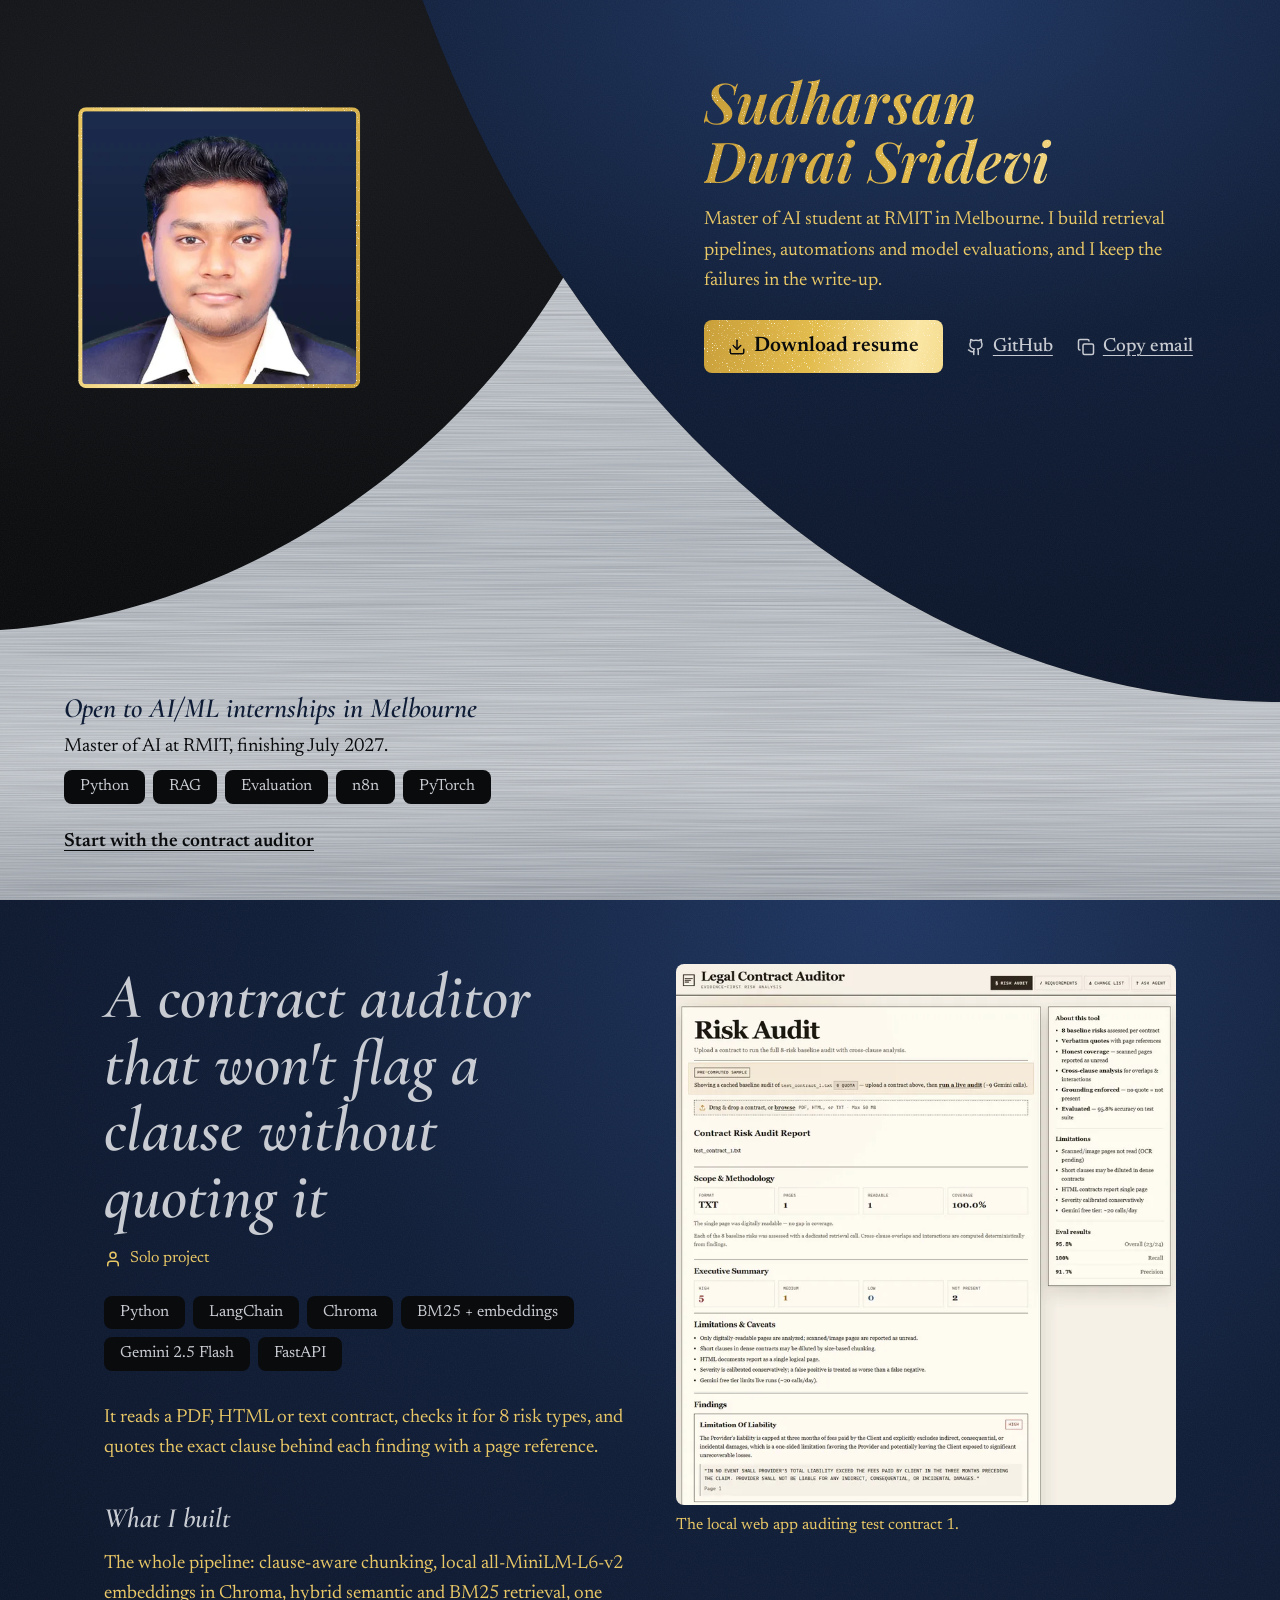
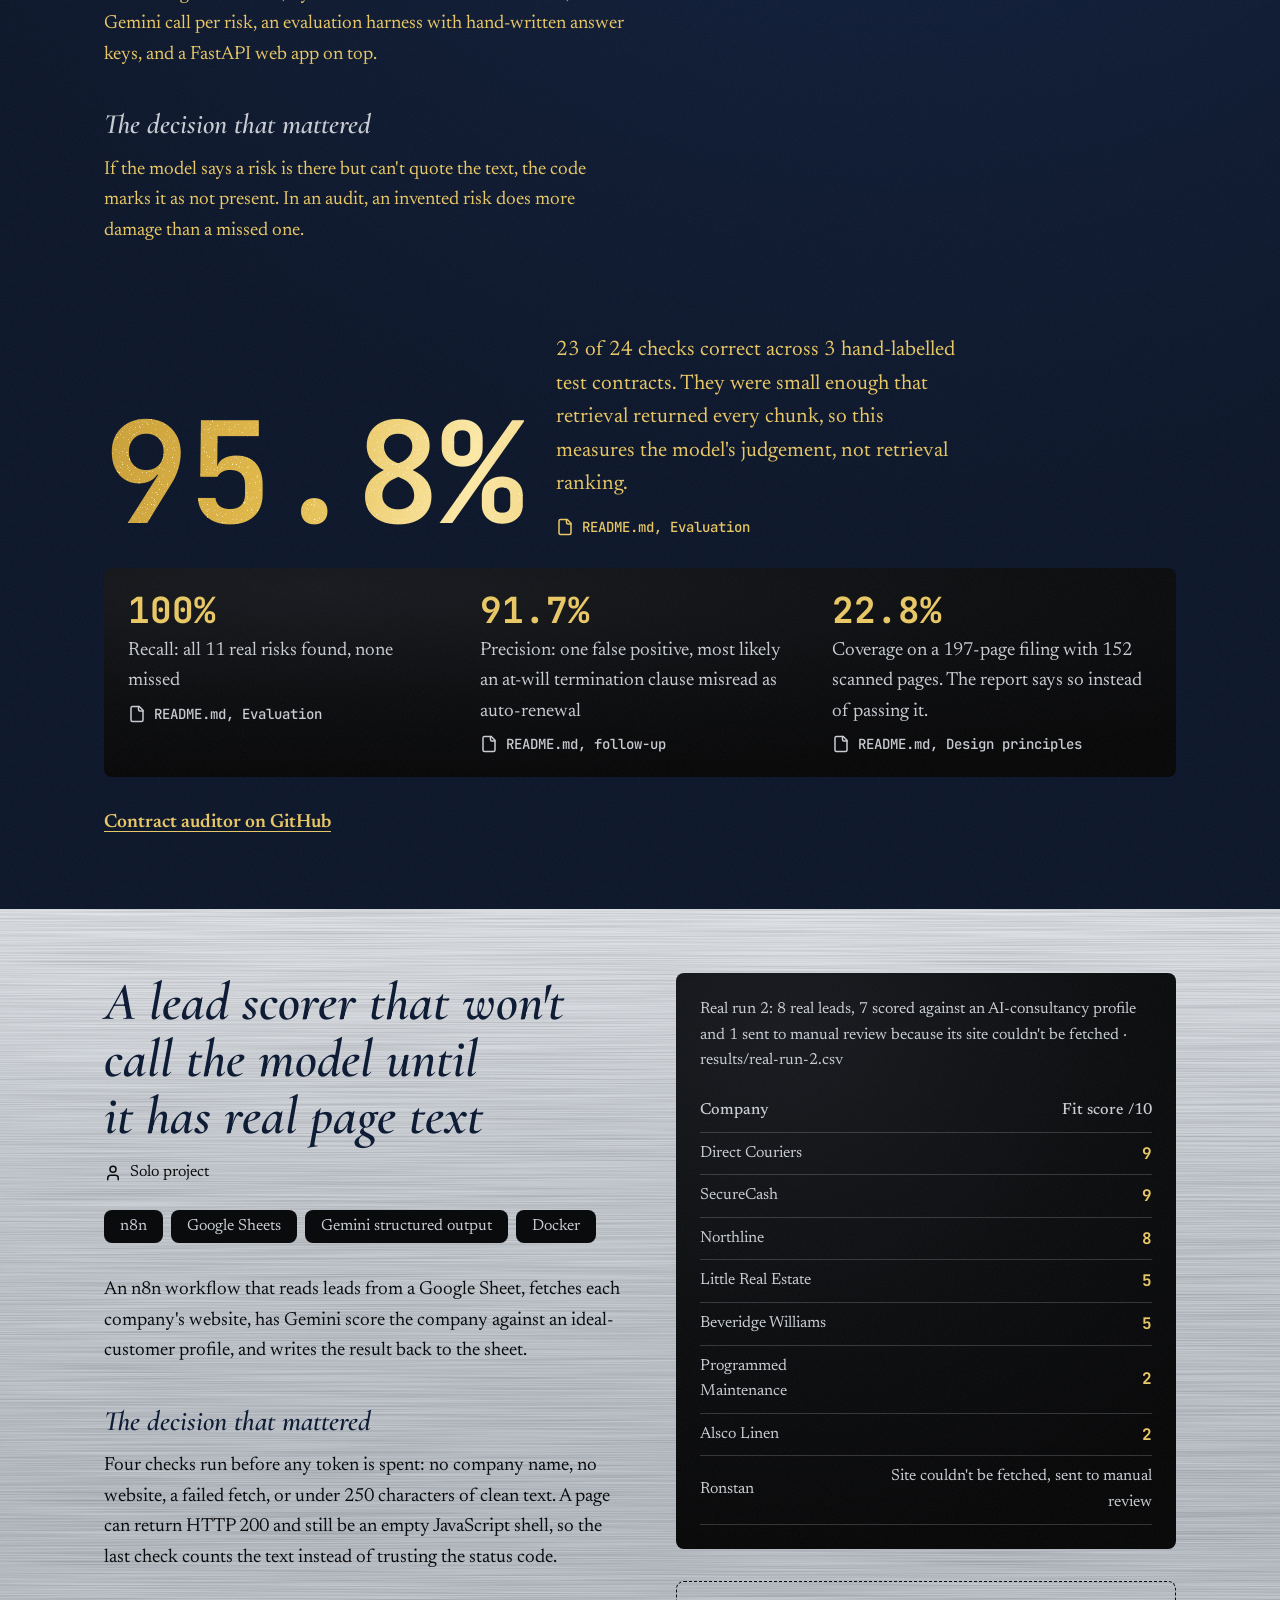
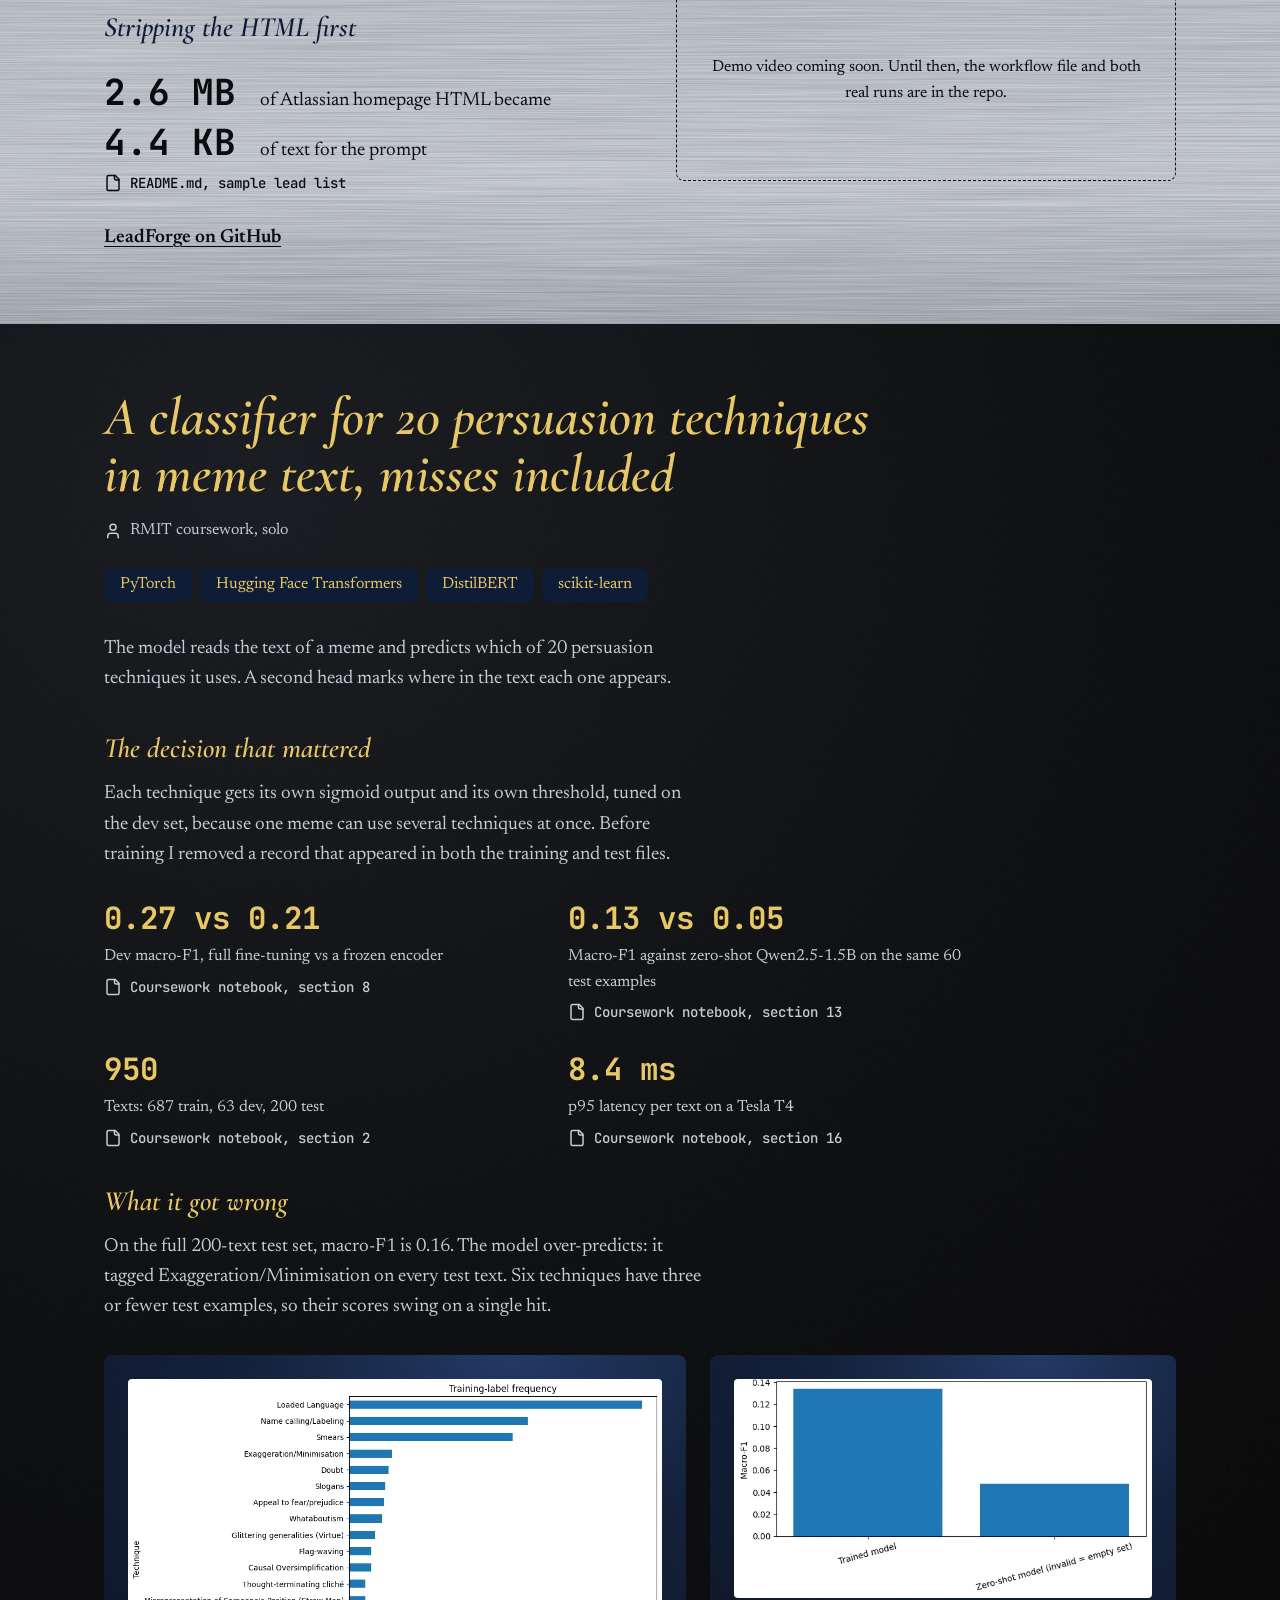
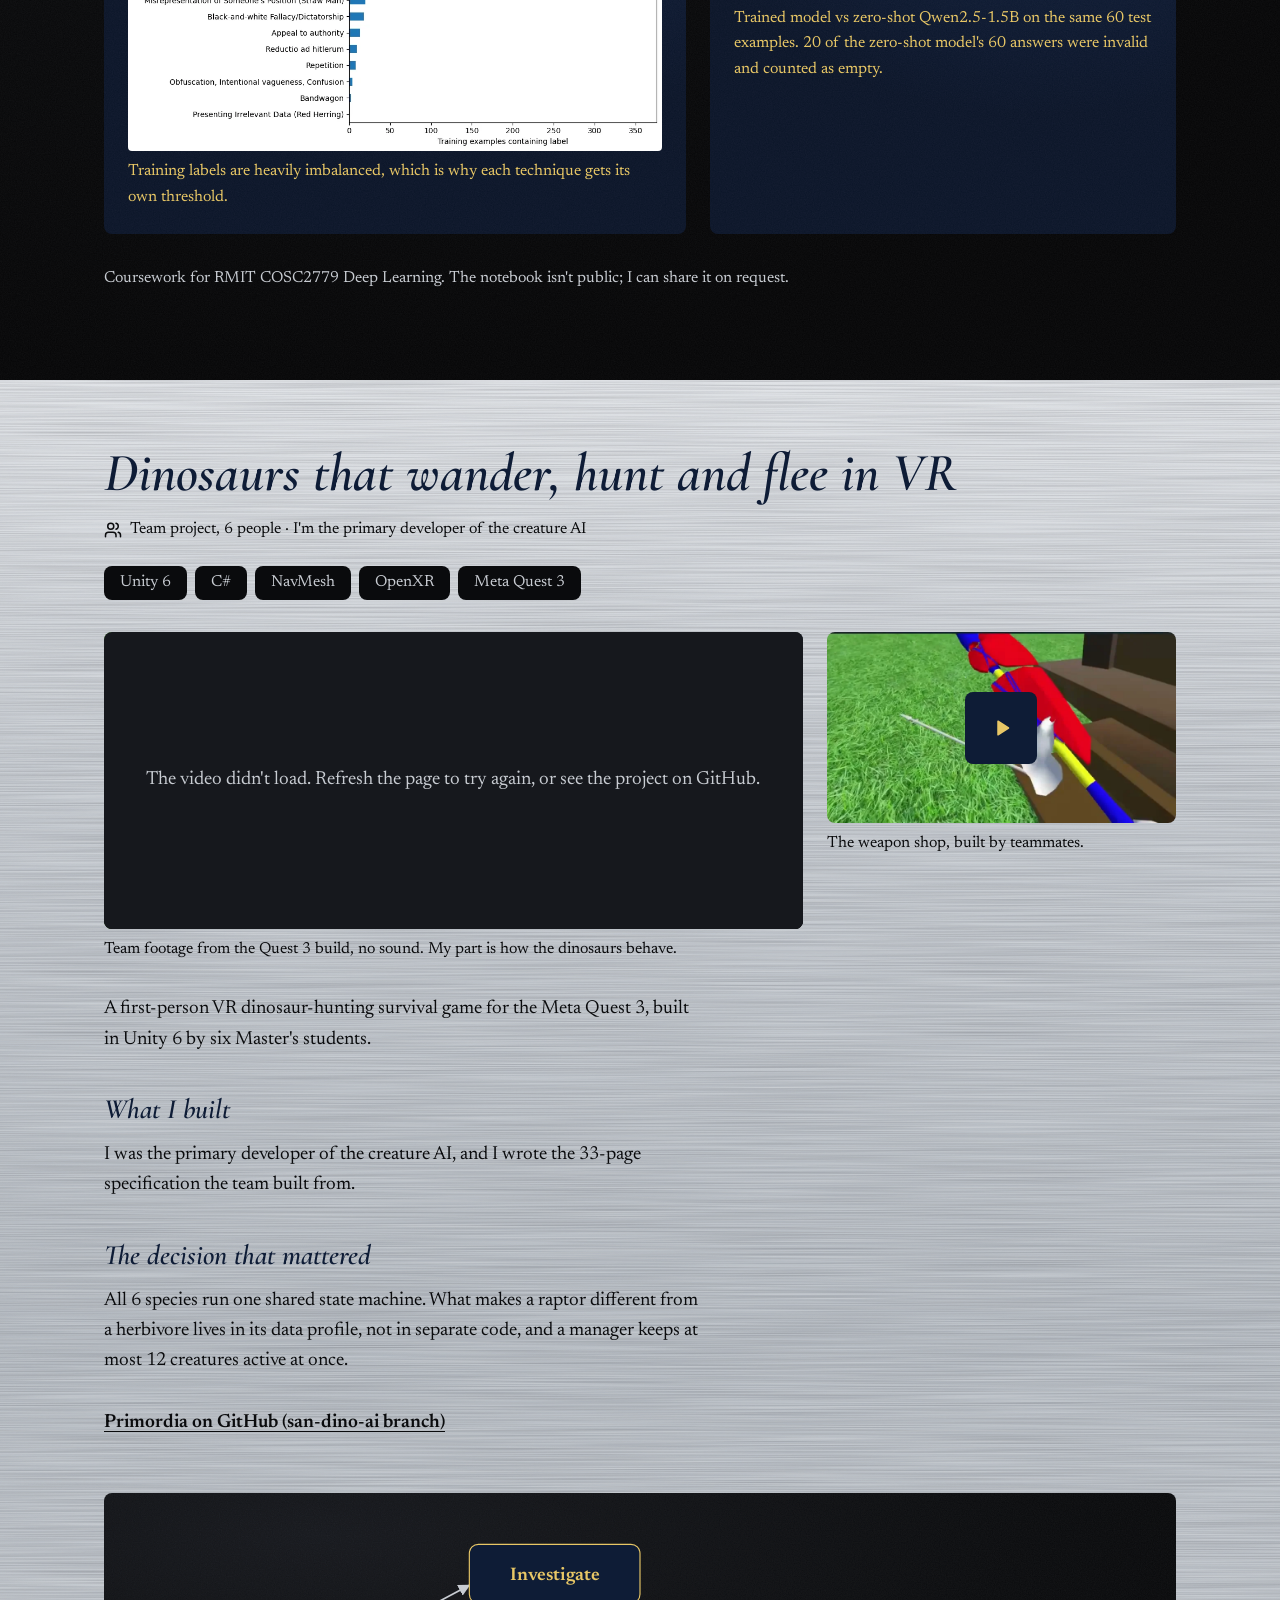
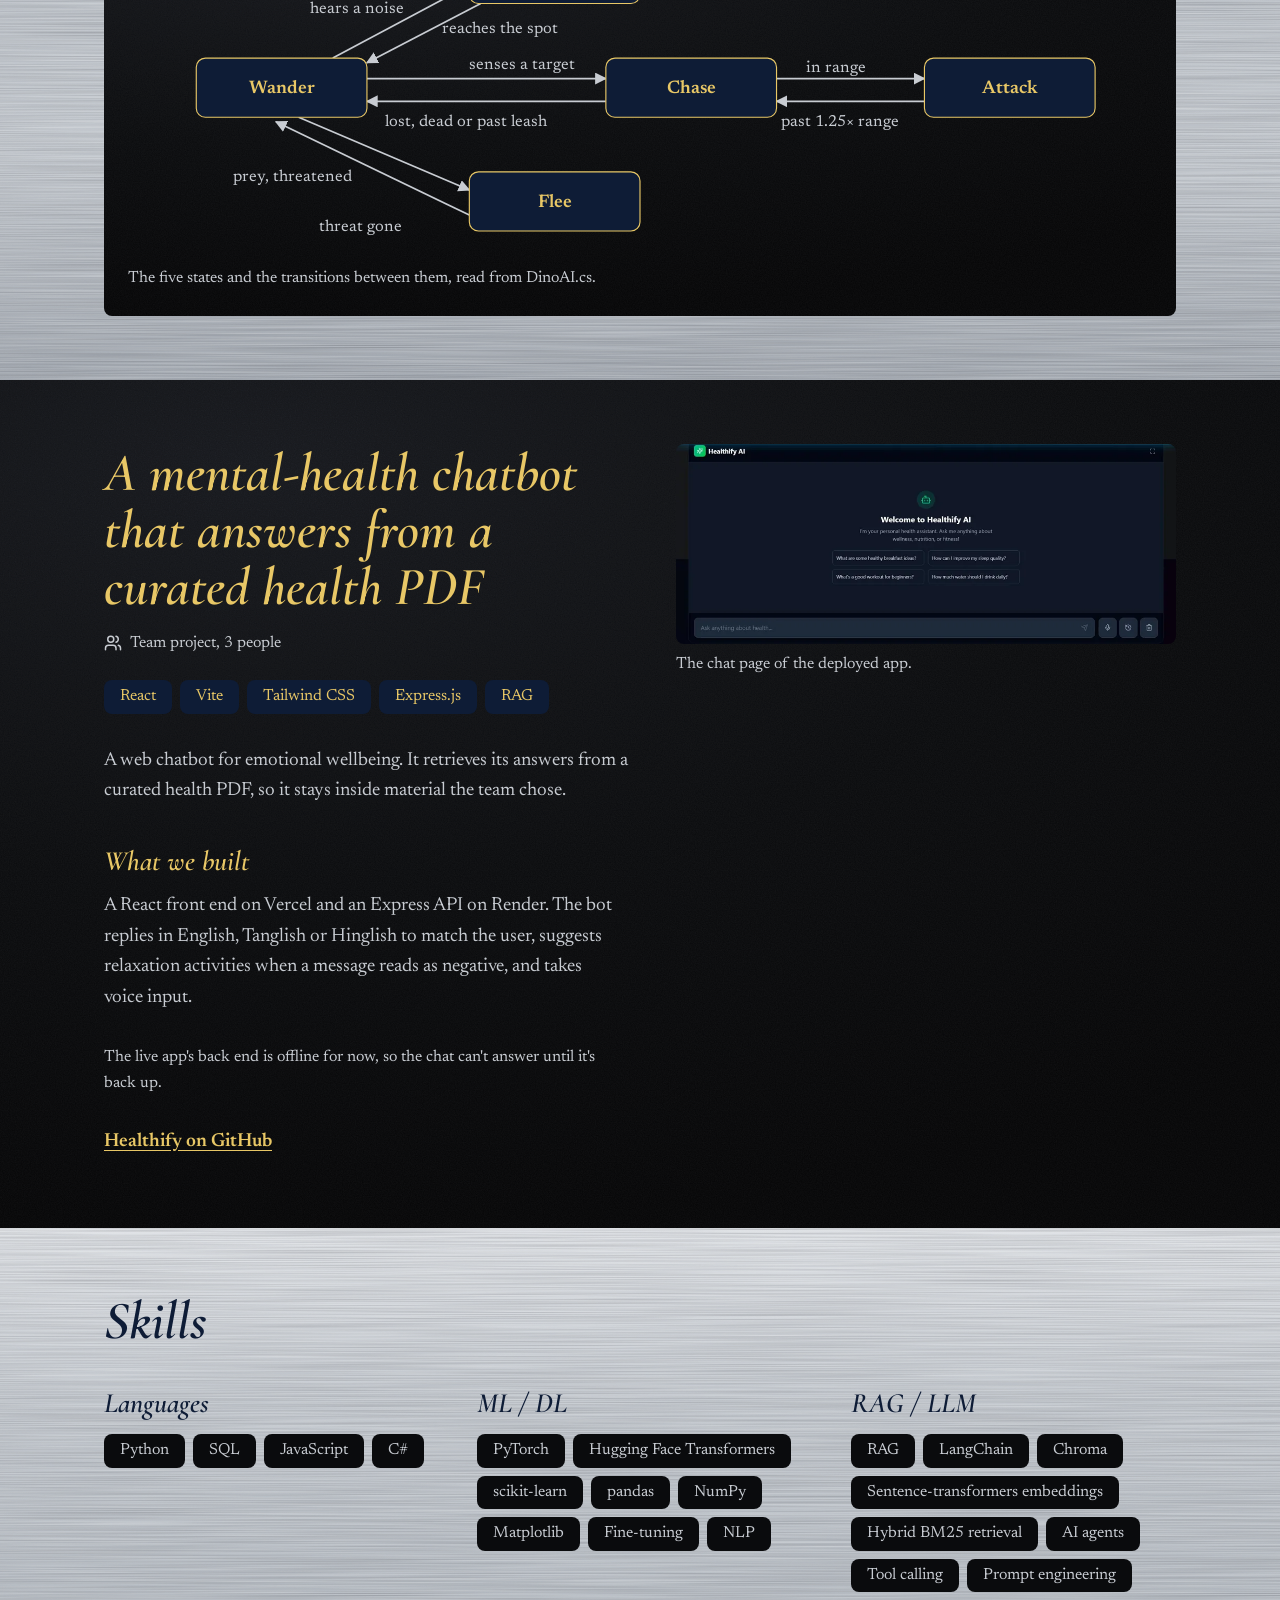
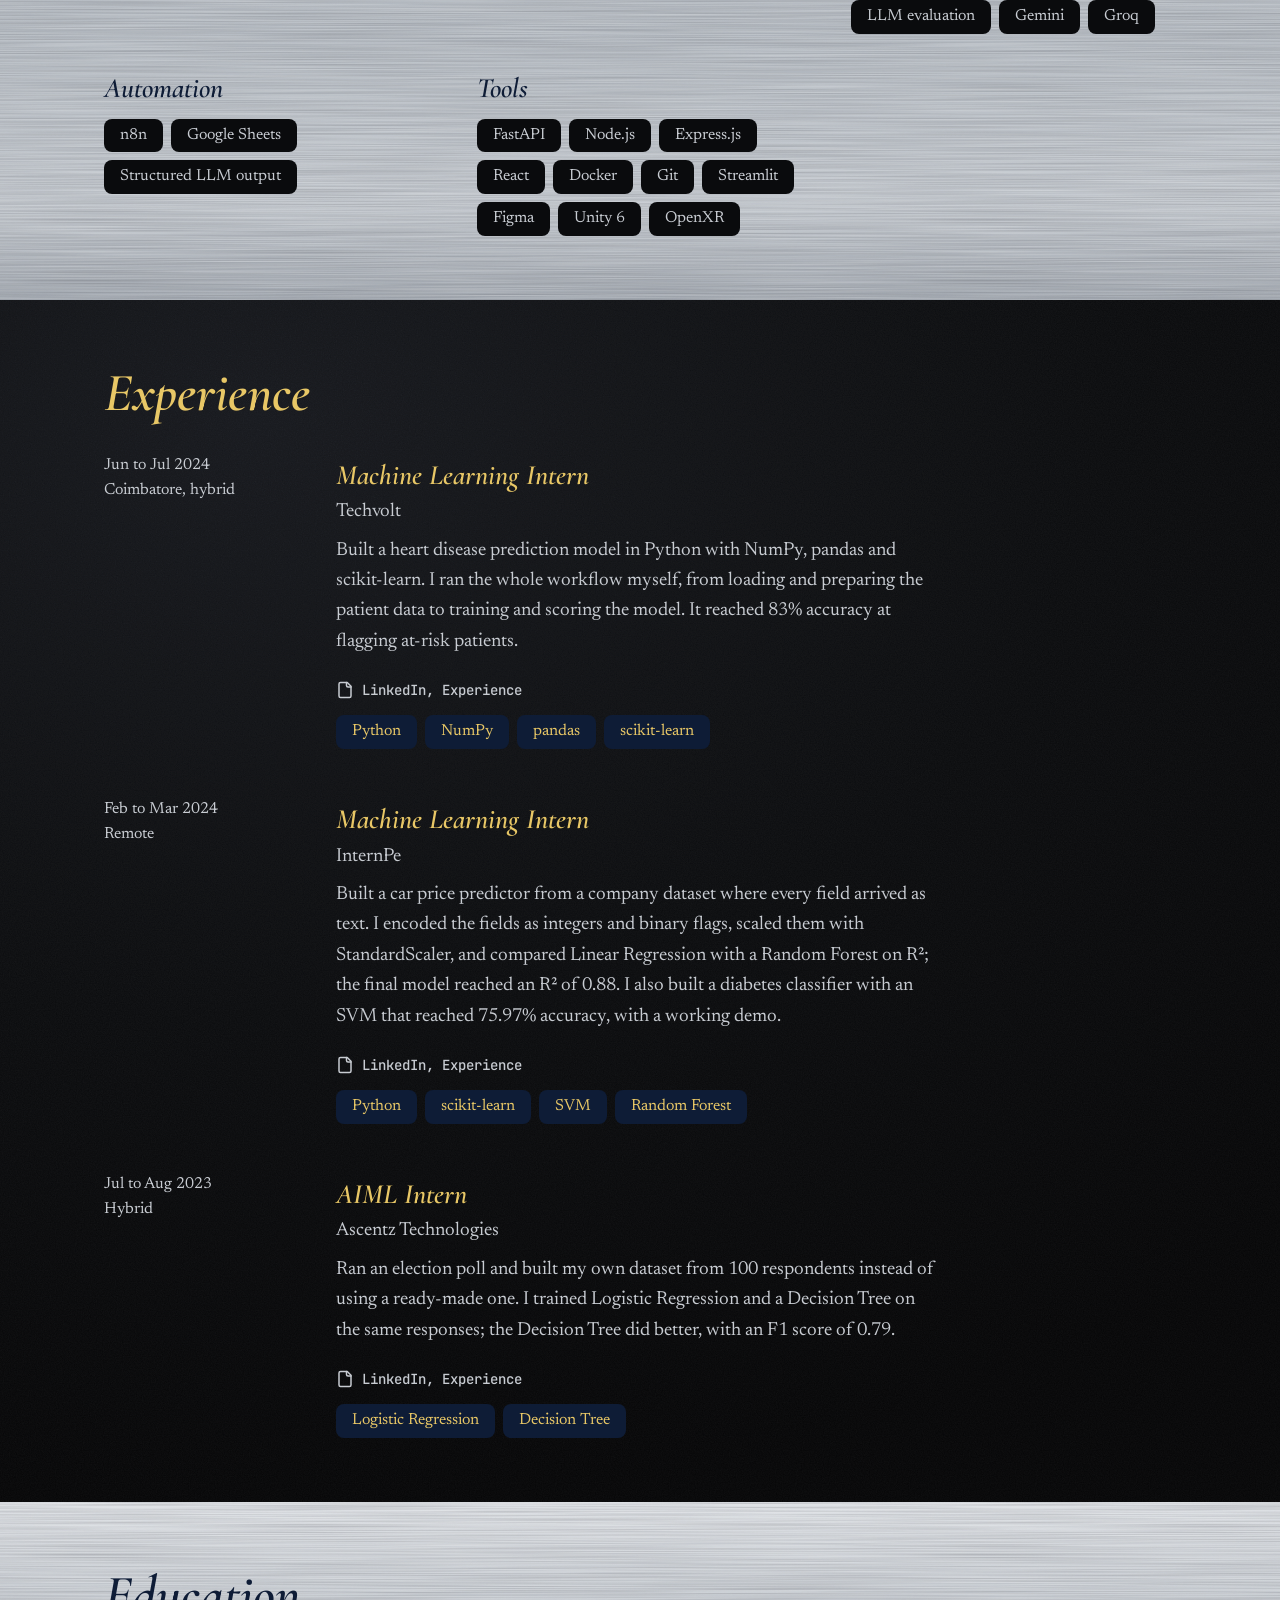
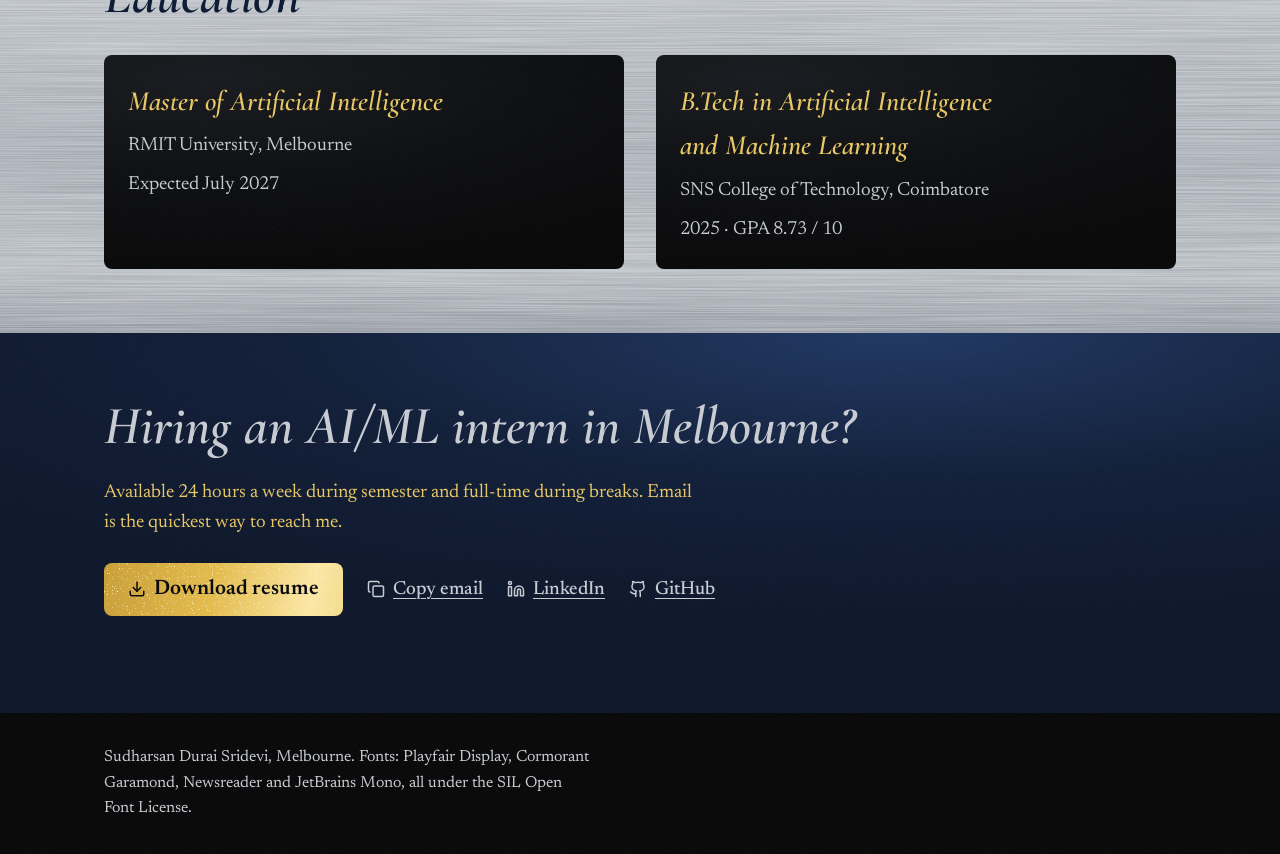
==== commit dda0496f: "Post-launch fixes: Healthify offline note, availability, ordering - Healthify: replace the live-app " ====
--- a/index.html
+++ b/index.html
@@ -125,7 +125,7 @@
     <div>
       <div class="panel black">
         <table>
-          <caption>All 8 leads from real run 2, scored against an AI-consultancy profile · results/real-run-2.csv</caption>
+          <caption>Real run 2: 8 real leads, 7 scored against an AI-consultancy profile and 1 sent to manual review because its site couldn't be fetched · results/real-run-2.csv</caption>
           <thead><tr><th scope="col">Company</th><th scope="col" class="num-col">Fit score /10</th></tr></thead>
           <tbody>
             <tr><td>Direct Couriers</td><td class="s num">9</td></tr>
@@ -152,23 +152,17 @@
     <h2 id="h-memes">A classifier for 20 persuasion techniques in meme text, misses included</h2>
     <div class="who"><svg class="i" viewBox="0 0 24 24" fill="none" stroke="currentColor" stroke-width="2" stroke-linecap="round" stroke-linejoin="round" aria-hidden="true"><path d="M19 21v-2a4 4 0 0 0-4-4H9a4 4 0 0 0-4 4v2"/><circle cx="12" cy="7" r="4"/></svg>RMIT coursework, solo</div>
     <ul class="chips navy" aria-label="Built with"><li>PyTorch</li><li>Hugging Face Transformers</li><li>DistilBERT</li><li>scikit-learn</li></ul>
-    <div class="split">
-      <div>
-        <p>The model reads the text of a meme and predicts which of 20 persuasion techniques it uses. A second head marks where in the text each one appears.</p>
-        <h3>The decision that mattered</h3>
-        <p>Each technique gets its own sigmoid output and its own threshold, tuned on the dev set, because one meme can use several techniques at once. Before training I removed a record that appeared in both the training and test files.</p>
-      </div>
-      <div>
-        <h3 class="flush-top">What it got wrong</h3>
-        <p>On the full 200-text test set, macro-F1 is 0.16. The model over-predicts: it tagged Exaggeration/Minimisation on every test text. Six techniques have three or fewer test examples, so their scores swing on a single hit.</p>
-      </div>
-    </div>
+    <p>The model reads the text of a meme and predicts which of 20 persuasion techniques it uses. A second head marks where in the text each one appears.</p>
+    <h3>The decision that mattered</h3>
+    <p>Each technique gets its own sigmoid output and its own threshold, tuned on the dev set, because one meme can use several techniques at once. Before training I removed a record that appeared in both the training and test files.</p>
     <div class="stats">
       <div><div class="v num">0.27 vs 0.21</div><div class="d">Dev macro-F1, full fine-tuning vs a frozen encoder</div><div class="src"><svg class="i" viewBox="0 0 24 24" fill="none" stroke="currentColor" stroke-width="2" stroke-linecap="round" stroke-linejoin="round" aria-hidden="true"><path d="M15 2H6a2 2 0 0 0-2 2v16a2 2 0 0 0 2 2h12a2 2 0 0 0 2-2V7Z"/><path d="M14 2v4a2 2 0 0 0 2 2h4"/></svg>Coursework notebook, section 8</div></div>
       <div><div class="v num">0.13 vs 0.05</div><div class="d">Macro-F1 against zero-shot Qwen2.5-1.5B on the same 60 test examples</div><div class="src"><svg class="i" viewBox="0 0 24 24" fill="none" stroke="currentColor" stroke-width="2" stroke-linecap="round" stroke-linejoin="round" aria-hidden="true"><path d="M15 2H6a2 2 0 0 0-2 2v16a2 2 0 0 0 2 2h12a2 2 0 0 0 2-2V7Z"/><path d="M14 2v4a2 2 0 0 0 2 2h4"/></svg>Coursework notebook, section 13</div></div>
       <div><div class="v num">950</div><div class="d">Texts: 687 train, 63 dev, 200 test</div><div class="src"><svg class="i" viewBox="0 0 24 24" fill="none" stroke="currentColor" stroke-width="2" stroke-linecap="round" stroke-linejoin="round" aria-hidden="true"><path d="M15 2H6a2 2 0 0 0-2 2v16a2 2 0 0 0 2 2h12a2 2 0 0 0 2-2V7Z"/><path d="M14 2v4a2 2 0 0 0 2 2h4"/></svg>Coursework notebook, section 2</div></div>
       <div><div class="v num">8.4 ms</div><div class="d">p95 latency per text on a Tesla T4</div><div class="src"><svg class="i" viewBox="0 0 24 24" fill="none" stroke="currentColor" stroke-width="2" stroke-linecap="round" stroke-linejoin="round" aria-hidden="true"><path d="M15 2H6a2 2 0 0 0-2 2v16a2 2 0 0 0 2 2h12a2 2 0 0 0 2-2V7Z"/><path d="M14 2v4a2 2 0 0 0 2 2h4"/></svg>Coursework notebook, section 16</div></div>
     </div>
+    <h3>What it got wrong</h3>
+    <p>On the full 200-text test set, macro-F1 is 0.16. The model over-predicts: it tagged Exaggeration/Minimisation on every test text. Six techniques have three or fewer test examples, so their scores swing on a single hit.</p>
     <div class="charts">
       <figure class="panel navy"><a href="assets/img/meme-label-frequency.webp" aria-label="Open the label-frequency chart full size"><img src="assets/img/meme-label-frequency.webp" width="990" height="690" loading="lazy" decoding="async" alt="Bar chart of how many training examples contain each technique. Loaded Language has about 360, while the rarest techniques have fewer than 10." data-fallback="The label-frequency chart didn't load."></a><figcaption>Training labels are heavily imbalanced, which is why each technique gets its own threshold.</figcaption></figure>
       <figure class="panel navy"><a href="assets/img/meme-zero-shot.webp" aria-label="Open the zero-shot comparison chart full size"><img src="assets/img/meme-zero-shot.webp" width="690" height="362" loading="lazy" decoding="async" alt="Bar chart: the trained model scores about 0.13 macro-F1 and the zero-shot model about 0.05 on the same test subset." data-fallback="The zero-shot comparison chart didn't load."></a><figcaption>Trained model vs zero-shot Qwen2.5-1.5B on the same 60 test examples. 20 of the zero-shot model's 60 answers were invalid and counted as empty.</figcaption></figure>
@@ -248,11 +242,12 @@
       <p>A web chatbot for emotional wellbeing. It retrieves its answers from a curated health PDF, so it stays inside material the team chose.</p>
       <h3>What we built</h3>
       <p>A React front end on Vercel and an Express API on Render. The bot replies in English, Tanglish or Hinglish to match the user, suggests relaxation activities when a message reads as negative, and takes voice input.</p>
-      <div class="linkrow"><a class="tlink" href="https://healthify-bot-rag.vercel.app">Open the live app</a><a class="tlink" href="https://github.com/Guardainsan/Healthify">Healthify on GitHub</a></div>
+      <p class="note">The live app's back end is offline for now, so the chat can't answer until it's back up.</p>
+      <div class="linkrow"><a class="tlink" href="https://github.com/Guardainsan/Healthify">Healthify on GitHub</a></div>
     </div>
     <figure>
-      <img class="shot" src="assets/img/healthify-chat-960.webp" srcset="assets/img/healthify-chat-960.webp 960w, assets/img/healthify-chat.webp 1536w" sizes="(max-width:980px) 100vw, 560px" width="960" height="384" loading="lazy" decoding="async" alt="Healthify's chat screen with four suggested starter questions and a message box with voice input" data-fallback="The Healthify screenshot didn't load. The live app is linked on the left.">
-      <figcaption>The live chat page at healthify-bot-rag.vercel.app.</figcaption>
+      <img class="shot" src="assets/img/healthify-chat-960.webp" srcset="assets/img/healthify-chat-960.webp 960w, assets/img/healthify-chat.webp 1536w" sizes="(max-width:980px) 100vw, 560px" width="960" height="384" loading="lazy" decoding="async" alt="Healthify's chat screen with four suggested starter questions and a message box with voice input" data-fallback="The Healthify screenshot didn't load. The code is on GitHub.">
+      <figcaption>The chat page of the deployed app.</figcaption>
     </figure>
   </div>
 </section>
@@ -325,7 +320,7 @@
 <section class="band navy on-navy sec contact" id="contact" aria-labelledby="h-contact">
   <div class="wrap">
     <h2 id="h-contact">Hiring an AI/ML intern in Melbourne?</h2>
-    <p>I'm on a student visa (subclass 500), so I can work 48 hours a fortnight during semester and full-time in the breaks. Email is the quickest way to reach me.</p>
+    <p>Available 24 hours a week during semester and full-time during breaks. Email is the quickest way to reach me.</p>
     <div class="actions">
       <a class="btn glitter-fill" href="Sudharsan_Resume.pdf" download><svg class="i" viewBox="0 0 24 24" fill="none" stroke="currentColor" stroke-width="2" stroke-linecap="round" stroke-linejoin="round" aria-hidden="true"><path d="M21 15v4a2 2 0 0 1-2 2H5a2 2 0 0 1-2-2v-4"/><polyline points="7 10 12 15 17 10"/><line x1="12" x2="12" y1="15" y2="3"/></svg>Download resume</a>
     <div class="links">
